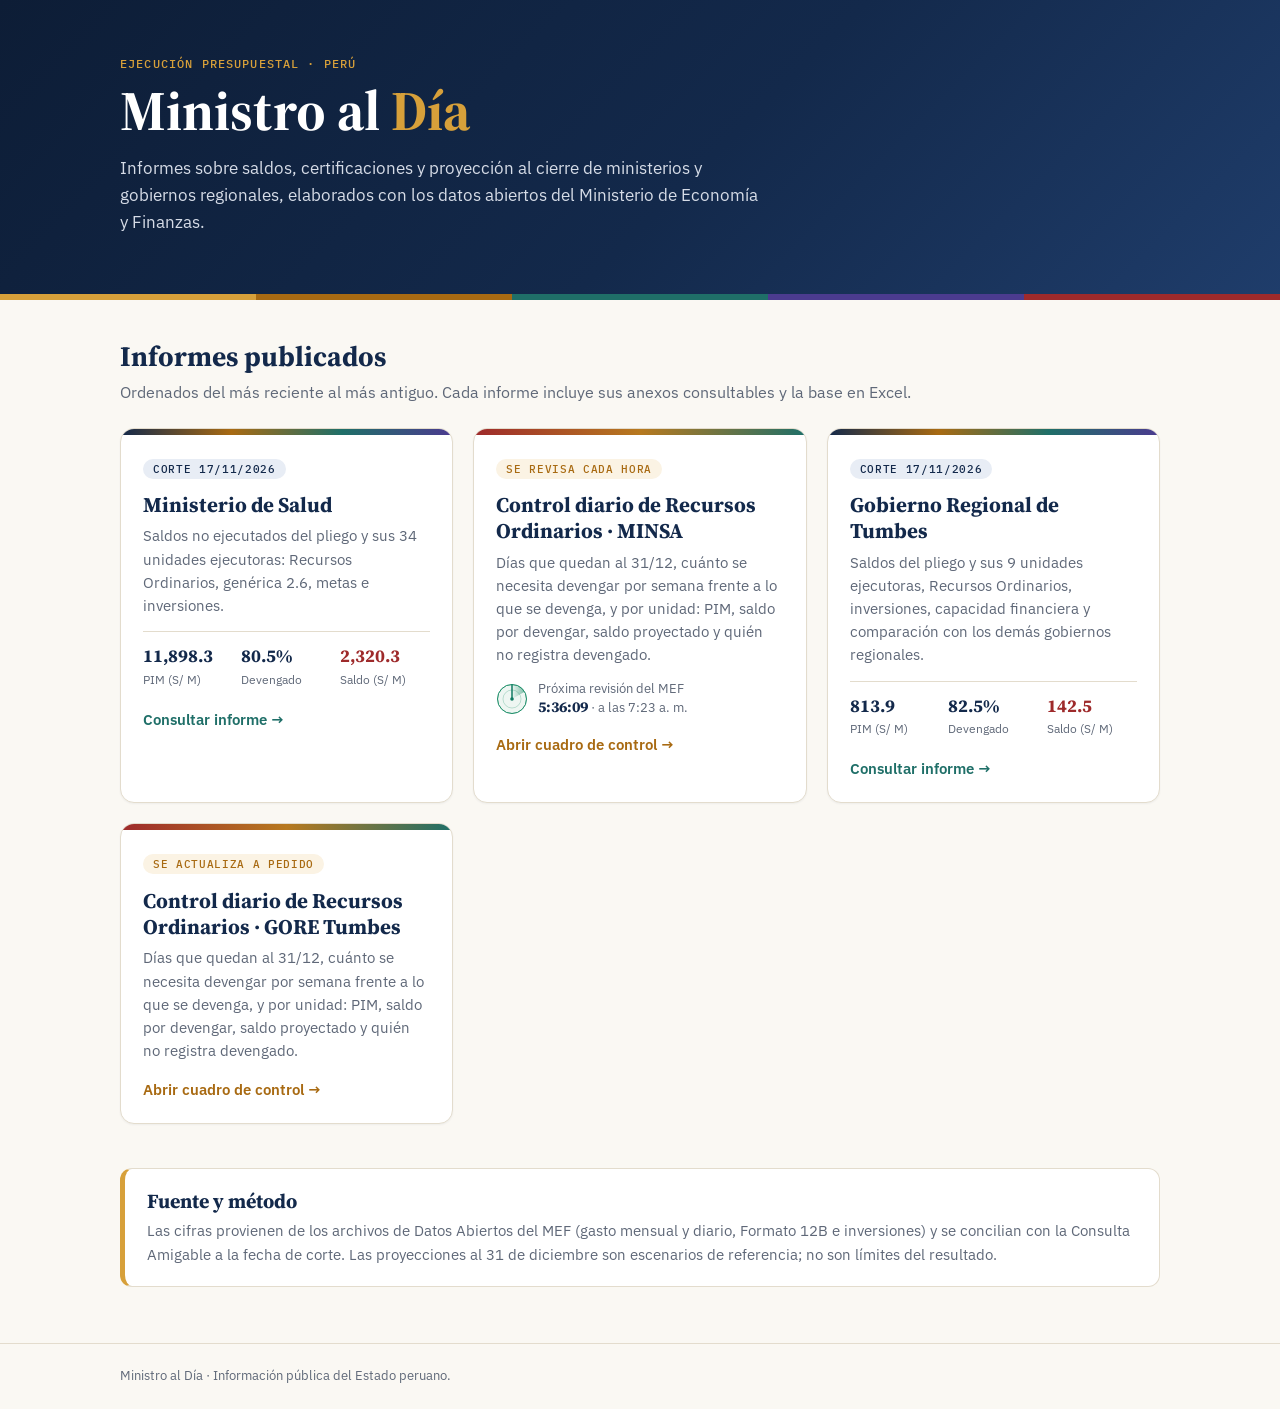
==== index.html @ 00c7460e "Control RO GORE Tumbes: consulta sin corte nuevo · informe al 17/11/2026" ====
<!doctype html>
<html lang="es">
<head>
<meta charset="utf-8">
<meta name="viewport" content="width=device-width,initial-scale=1">
<title>Ministro al Día</title>
<meta name="description" content="Informes de ejecución presupuestal de ministerios y gobiernos regionales del Perú, con datos abiertos del MEF.">
<link rel="preconnect" href="https://fonts.googleapis.com">
<link rel="stylesheet" href="https://fonts.googleapis.com/css2?family=IBM+Plex+Mono:wght@500&family=IBM+Plex+Sans:wght@400;600&family=Source+Serif+4:wght@600;700&display=swap">
<link rel="icon" href="data:image/svg+xml,%3Csvg xmlns=%22http://www.w3.org/2000/svg%22 viewBox=%220 0 16 16%22%3E%3Ccircle cx=%228%22 cy=%228%22 r=%227%22 fill=%22%2313294b%22/%3E%3C/svg%3E">
<style>
:root{--bg:#faf8f3;--card:#fff;--ink:#1d2433;--muted:#5f6878;--line:#e3dccd;--navy:#13294b;--gold:#d7a03a;
--ro:#a86a12;--r26:#1f6f68;--g26:#4b3b8f;--dec:#9e2a2b;
--f-d:"Source Serif 4",Georgia,serif;--f-t:"IBM Plex Sans","Segoe UI",Arial,sans-serif;--f-m:"IBM Plex Mono",Consolas,monospace;color-scheme:light}
*{box-sizing:border-box}
body{margin:0;background:var(--bg);color:var(--ink);font:16px/1.6 var(--f-t)}
header{background:linear-gradient(135deg,#0d1d36 0%,#13294b 55%,#1f3d6b 100%);color:#fff;padding:56px 16px 64px;position:relative;overflow:hidden}
header:after{content:"";position:absolute;left:0;right:0;bottom:0;height:6px;background:linear-gradient(90deg,var(--gold) 0 20%,var(--ro) 20% 40%,var(--r26) 40% 60%,var(--g26) 60% 80%,var(--dec) 80%)}
.w{max-width:1040px;margin:0 auto}
.eyebrow{font:500 11.5px/1.4 var(--f-m);letter-spacing:.1em;text-transform:uppercase;color:var(--gold)}
h1{font:700 clamp(34px,6vw,56px)/1.05 var(--f-d);margin:10px 0 14px}
h1 span{color:var(--gold)}
header p{max-width:640px;color:#d6dce7;margin:0;font-size:17px}
main{padding:40px 16px 56px}
h2{font:700 clamp(22px,3vw,28px)/1.2 var(--f-d);color:var(--navy);margin:0 0 6px}
.sub{color:var(--muted);margin:0 0 22px}
.grid{display:grid;grid-template-columns:repeat(auto-fill,minmax(300px,1fr));gap:20px}
a.card{display:block;text-decoration:none;color:inherit;background:var(--card);border:1px solid var(--line);border-radius:14px;overflow:hidden;box-shadow:0 1px 2px rgba(19,41,75,.05);transition:transform .15s,box-shadow .15s}
a.card:hover{transform:translateY(-3px);box-shadow:0 10px 24px rgba(19,41,75,.12)}
.band{height:6px;background:linear-gradient(90deg,var(--navy),var(--ro),var(--r26),var(--g26))}
.in{padding:20px 22px 22px}
.tag{display:inline-block;font:500 11px var(--f-m);letter-spacing:.06em;text-transform:uppercase;color:var(--navy);background:#e8edf5;border-radius:999px;padding:3px 10px}
.card h3{font:700 21px/1.25 var(--f-d);color:var(--navy);margin:12px 0 6px}
.card p{margin:0 0 14px;color:var(--muted);font-size:14.5px}
.kp{display:grid;grid-template-columns:repeat(3,1fr);gap:8px;border-top:1px solid var(--line);padding-top:14px}
.kp b{display:block;font:700 18px/1.1 var(--f-d);color:var(--navy)}
.kp small{font-size:12px;color:var(--muted)}
.kp div:nth-child(3) b{color:var(--dec)}
.go{margin-top:16px;font-weight:600;color:var(--r26);font-size:14.5px}
.metodo{margin-top:44px;background:var(--card);border:1px solid var(--line);border-left:5px solid var(--gold);border-radius:12px;padding:20px 22px}
.metodo h2{font-size:20px}
.metodo p{margin:6px 0 0;color:var(--muted);font-size:14.5px}
footer{border-top:1px solid var(--line);padding:22px 16px;color:var(--muted);font-size:13px}
.radar{display:flex;align-items:center;gap:10px;margin:0 0 12px;font-size:12.5px;color:var(--muted);line-height:1.25}.radar b{font:700 15px var(--f-d,inherit);color:var(--navy);font-variant-numeric:tabular-nums}
.radar .barrido{transform-origin:16px 16px;animation:giro 4s linear infinite}.radar .eco{transform-origin:16px 16px;animation:eco 4s ease-out infinite}
@keyframes giro{to{transform:rotate(360deg)}}@keyframes eco{0%{opacity:.55;transform:scale(.25)}80%,100%{opacity:0;transform:scale(1)}}
@media (prefers-reduced-motion:reduce){.radar .barrido,.radar .eco{animation:none}}
</style>
</head>
<body>
<header><div class="w">
<div class="eyebrow">Ejecución presupuestal · Perú</div>
<h1>Ministro al <span>Día</span></h1>
<p>Informes sobre saldos, certificaciones y proyección al cierre de ministerios y gobiernos regionales, elaborados con los datos abiertos del Ministerio de Economía y Finanzas.</p>
</div></header>
<main><div class="w">
<h2>Informes publicados</h2>
<p class="sub">Ordenados del más reciente al más antiguo. Cada informe incluye sus anexos consultables y la base en Excel.</p>
<div class="grid">
<a class="card" href="minsa/">
<div class="band"></div>
<div class="in">
<span class="tag">Corte 17/11/2026</span>
<h3>Ministerio de Salud</h3>
<p>Saldos no ejecutados del pliego y sus 34 unidades ejecutoras: Recursos Ordinarios, genérica 2.6, metas e inversiones.</p>
<div class="kp">
<div><b>11,898.3</b><small>PIM (S/ M)</small></div>
<div><b>80.5%</b><small>Devengado</small></div>
<div><b>2,320.3</b><small>Saldo (S/ M)</small></div>
</div>
<div class="go">Consultar informe →</div>
</div>
</a>
<a class="card" href="minsa/ro/">
<div class="band" style="background:linear-gradient(90deg,#9e2a2b,#b7791f,#1f6f68)"></div>
<div class="in">
<span class="tag" style="background:#fbf3e4;color:#a86a12">Se revisa cada hora</span>
<h3>Control diario de Recursos Ordinarios · MINSA</h3>
<p>Días que quedan al 31/12, cuánto se necesita devengar por semana frente a lo que se devenga, y por unidad: PIM, saldo por devengar, saldo proyectado y quién no registra devengado.</p>
<div class="radar" id="radar" hidden></div>
<div class="go" style="color:#a86a12">Abrir cuadro de control →</div>
</div>
</a>
<a class="card" href="goretumbes/">
<div class="band"></div>
<div class="in">
<span class="tag">Corte 17/11/2026</span>
<h3>Gobierno Regional de Tumbes</h3>
<p>Saldos del pliego y sus 9 unidades ejecutoras, Recursos Ordinarios, inversiones, capacidad financiera y comparación con los demás gobiernos regionales.</p>
<div class="kp">
<div><b>813.9</b><small>PIM (S/ M)</small></div>
<div><b>82.5%</b><small>Devengado</small></div>
<div><b>142.5</b><small>Saldo (S/ M)</small></div>
</div>
<div class="go">Consultar informe →</div>
</div>
</a>
<a class="card" href="goretumbes/ro/">
<div class="band" style="background:linear-gradient(90deg,#9e2a2b,#b7791f,#1f6f68)"></div>
<div class="in">
<span class="tag" style="background:#fbf3e4;color:#a86a12">Se actualiza a pedido</span>
<h3>Control diario de Recursos Ordinarios · GORE Tumbes</h3>
<p>Días que quedan al 31/12, cuánto se necesita devengar por semana frente a lo que se devenga, y por unidad: PIM, saldo por devengar, saldo proyectado y quién no registra devengado.</p>
<div class="go" style="color:#a86a12">Abrir cuadro de control →</div>
</div>
</a>
</div>
<section class="metodo">
<h2>Fuente y método</h2>
<p>Las cifras provienen de los archivos de Datos Abiertos del MEF (gasto mensual y diario, Formato 12B e inversiones) y se concilian con la Consulta Amigable a la fecha de corte. Las proyecciones al 31 de diciembre son escenarios de referencia; no son límites del resultado.</p>
</section>
</div></main>
<footer><div class="w">Ministro al Día · Información pública del Estado peruano.</div></footer>
<script>
// Próxima revisión automática del MEF: a los :23 de cada hora, de 7:23 a 23:23 (Lima, UTC−5 todo el año). GitHub puede demorarla unos minutos.
(function(){const el=document.getElementById('radar');if(!el)return;
 const prox=n=>{const L=new Date(n.getTime()-5*36e5);for(let d=0;d<2;d++)for(let h=7;h<=23;h++){const t=Date.UTC(L.getUTCFullYear(),L.getUTCMonth(),L.getUTCDate()+d,h,23)+5*36e5;if(t>n.getTime())return new Date(t)}};
 el.hidden=false;el.innerHTML='<svg width="32" height="32" viewBox="0 0 32 32" aria-hidden="true"><defs><linearGradient id="rgp" x1="0" y1="0" x2="1" y2="0"><stop offset="0" stop-color="#1f8f6a" stop-opacity="0"/><stop offset="1" stop-color="#1f8f6a" stop-opacity=".55"/></linearGradient></defs><circle cx="16" cy="16" r="14.5" fill="#eef6f2" stroke="#1f8f6a" stroke-opacity=".35"/><circle cx="16" cy="16" r="9" fill="none" stroke="#1f8f6a" stroke-opacity=".25"/><circle class="eco" cx="16" cy="16" r="14.5" fill="none" stroke="#1f8f6a"/><g class="barrido"><path d="M16 16 L16 1.5 A14.5 14.5 0 0 1 28.6 8.8 Z" fill="url(#rgp)"/><line x1="16" y1="16" x2="16" y2="1.5" stroke="#0f7a62" stroke-width="1.5"/></g><circle cx="16" cy="16" r="1.8" fill="#0f7a62"/></svg><span>Próxima revisión del MEF<br><b id="rdb">--:--</b> <span id="rdh"></span></span>';
 let m=prox(new Date());const t=()=>{const s=Math.round((m-new Date())/1000);if(s<=-2700)m=prox(new Date());const b=document.getElementById('rdb'),h=document.getElementById('rdh');
  if(s>0){const hh=Math.floor(s/3600),mm=Math.floor(s%3600/60),ss=s%60;b.textContent=(hh?hh+':'+String(mm).padStart(2,'0'):mm)+':'+String(ss).padStart(2,'0');h.textContent='· a las '+m.toLocaleTimeString('es-PE',{timeZone:'America/Lima',hour:'numeric',minute:'2-digit'})}
  else{b.textContent='Revisando';h.textContent='· si hay datos nuevos, se publican en unos minutos'}};t();setInterval(t,1000)})();
</script>
</body>
</html>
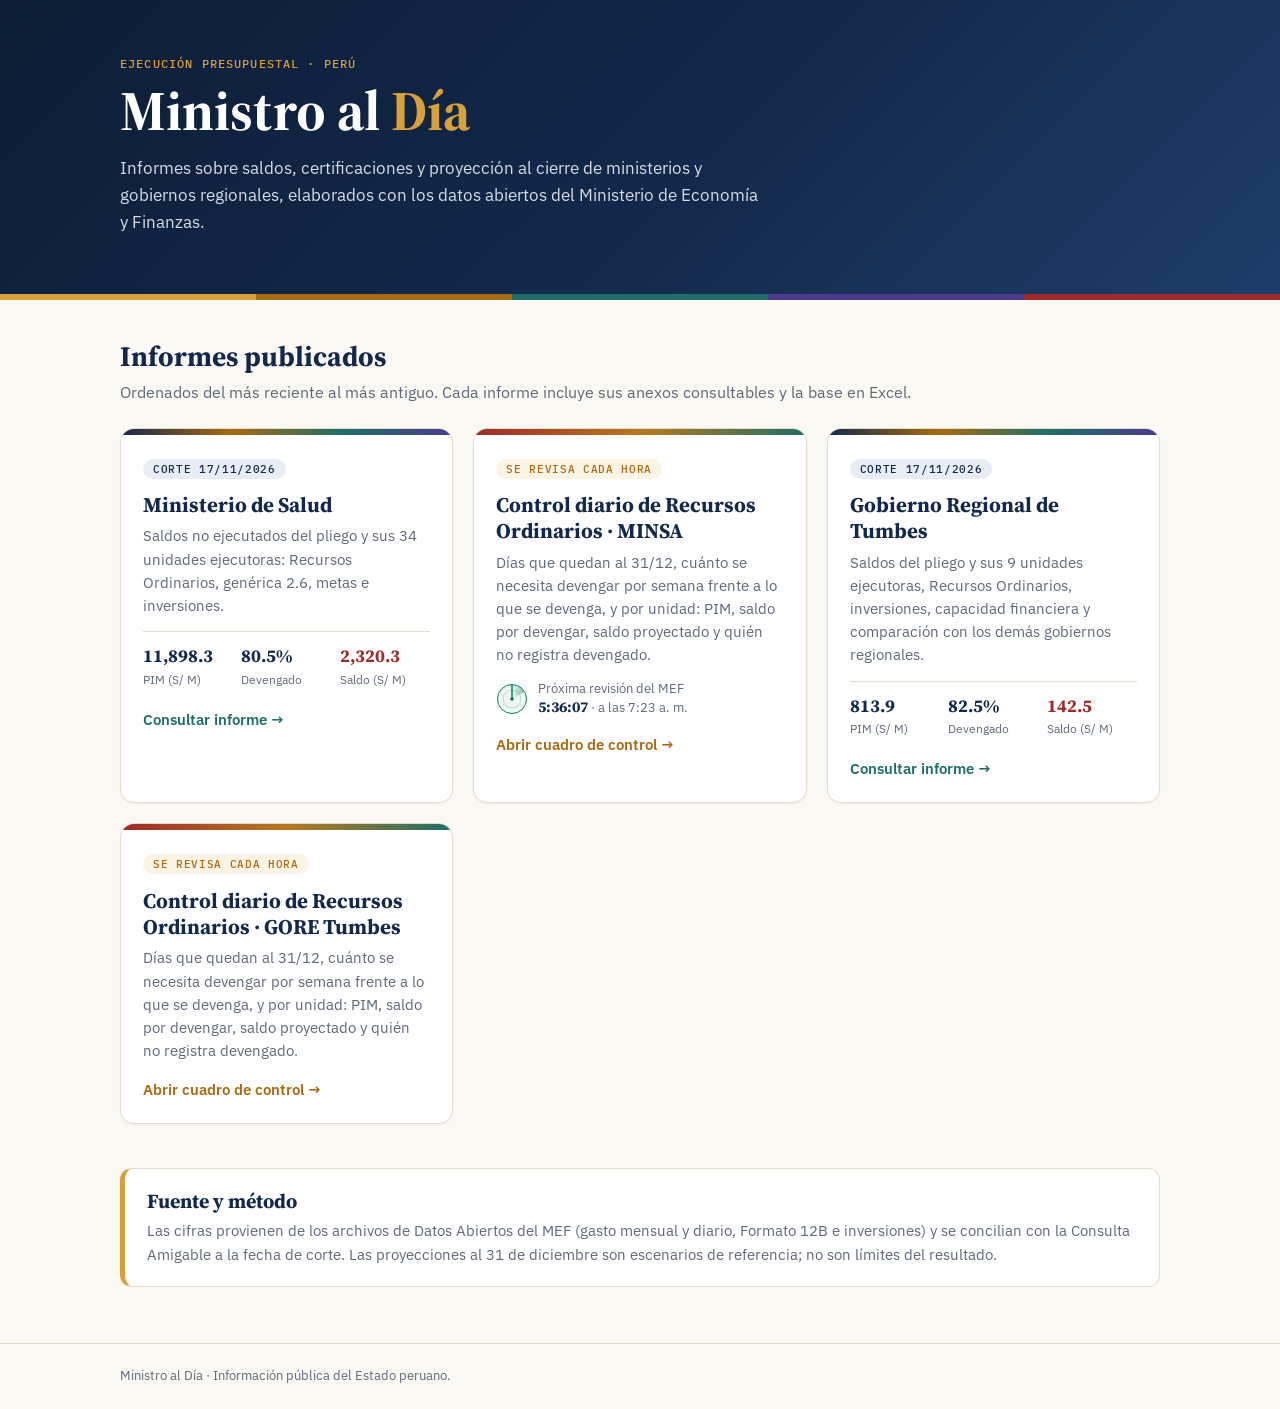
==== commit 9823b3d1: "GORE Tumbes: control diario automático (vigilancia horaria) Se quita "control": false; la etiqueta d" ====
--- a/index.html
+++ b/index.html
@@ -98,7 +98,7 @@
 <a class="card" href="goretumbes/ro/">
 <div class="band" style="background:linear-gradient(90deg,#9e2a2b,#b7791f,#1f6f68)"></div>
 <div class="in">
-<span class="tag" style="background:#fbf3e4;color:#a86a12">Se actualiza a pedido</span>
+<span class="tag" style="background:#fbf3e4;color:#a86a12">Se revisa cada hora</span>
 <h3>Control diario de Recursos Ordinarios · GORE Tumbes</h3>
 <p>Días que quedan al 31/12, cuánto se necesita devengar por semana frente a lo que se devenga, y por unidad: PIM, saldo por devengar, saldo proyectado y quién no registra devengado.</p>
 <div class="go" style="color:#a86a12">Abrir cuadro de control →</div>
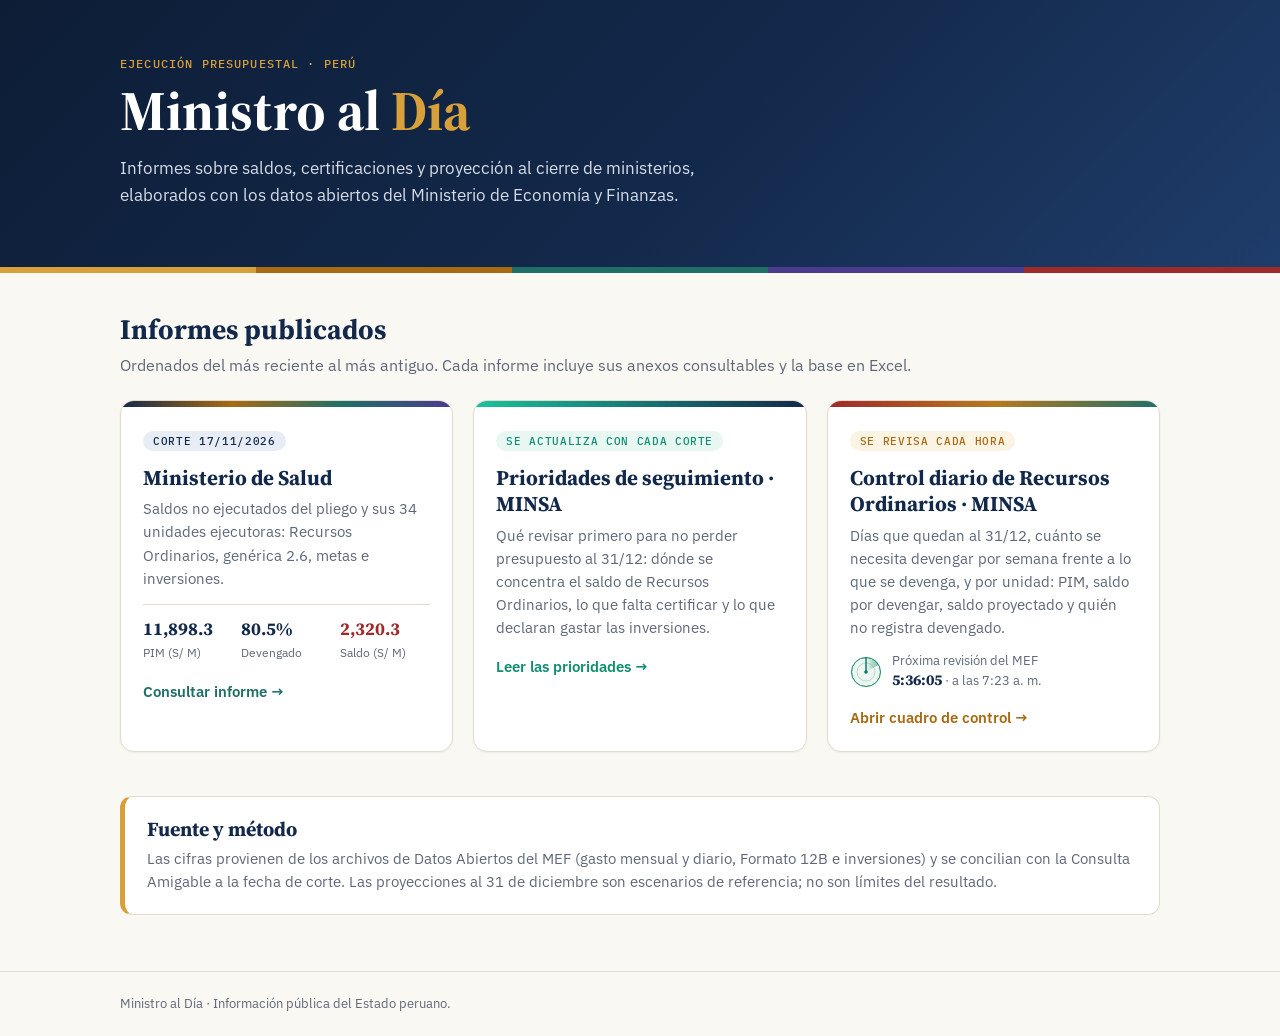
==== commit f87b541f: "Portada: tarjeta del informe de prioridades del MINSA y sin tarjetas del GORE Tumbes El workflow cop" ====
--- a/index.html
+++ b/index.html
@@ -51,7 +51,7 @@
 <header><div class="w">
 <div class="eyebrow">Ejecución presupuestal · Perú</div>
 <h1>Ministro al <span>Día</span></h1>
-<p>Informes sobre saldos, certificaciones y proyección al cierre de ministerios y gobiernos regionales, elaborados con los datos abiertos del Ministerio de Economía y Finanzas.</p>
+<p>Informes sobre saldos, certificaciones y proyección al cierre de ministerios, elaborados con los datos abiertos del Ministerio de Economía y Finanzas.</p>
 </div></header>
 <main><div class="w">
 <h2>Informes publicados</h2>
@@ -71,6 +71,15 @@
 <div class="go">Consultar informe →</div>
 </div>
 </a>
+<a class="card" href="minsa/prioridades.html">
+<div class="band" style="background:linear-gradient(90deg,#19c39c,#13294b)"></div>
+<div class="in">
+<span class="tag" style="background:#e8f7f2;color:#0f8f72">Se actualiza con cada corte</span>
+<h3>Prioridades de seguimiento · MINSA</h3>
+<p>Qué revisar primero para no perder presupuesto al 31/12: dónde se concentra el saldo de Recursos Ordinarios, lo que falta certificar y lo que declaran gastar las inversiones.</p>
+<div class="go" style="color:#0f8f72">Leer las prioridades →</div>
+</div>
+</a>
 <a class="card" href="minsa/ro/">
 <div class="band" style="background:linear-gradient(90deg,#9e2a2b,#b7791f,#1f6f68)"></div>
 <div class="in">
@@ -78,29 +87,6 @@
 <h3>Control diario de Recursos Ordinarios · MINSA</h3>
 <p>Días que quedan al 31/12, cuánto se necesita devengar por semana frente a lo que se devenga, y por unidad: PIM, saldo por devengar, saldo proyectado y quién no registra devengado.</p>
 <div class="radar" id="radar" hidden></div>
-<div class="go" style="color:#a86a12">Abrir cuadro de control →</div>
-</div>
-</a>
-<a class="card" href="goretumbes/">
-<div class="band"></div>
-<div class="in">
-<span class="tag">Corte 17/11/2026</span>
-<h3>Gobierno Regional de Tumbes</h3>
-<p>Saldos del pliego y sus 9 unidades ejecutoras, Recursos Ordinarios, inversiones, capacidad financiera y comparación con los demás gobiernos regionales.</p>
-<div class="kp">
-<div><b>813.9</b><small>PIM (S/ M)</small></div>
-<div><b>82.5%</b><small>Devengado</small></div>
-<div><b>142.5</b><small>Saldo (S/ M)</small></div>
-</div>
-<div class="go">Consultar informe →</div>
-</div>
-</a>
-<a class="card" href="goretumbes/ro/">
-<div class="band" style="background:linear-gradient(90deg,#9e2a2b,#b7791f,#1f6f68)"></div>
-<div class="in">
-<span class="tag" style="background:#fbf3e4;color:#a86a12">Se revisa cada hora</span>
-<h3>Control diario de Recursos Ordinarios · GORE Tumbes</h3>
-<p>Días que quedan al 31/12, cuánto se necesita devengar por semana frente a lo que se devenga, y por unidad: PIM, saldo por devengar, saldo proyectado y quién no registra devengado.</p>
 <div class="go" style="color:#a86a12">Abrir cuadro de control →</div>
 </div>
 </a>
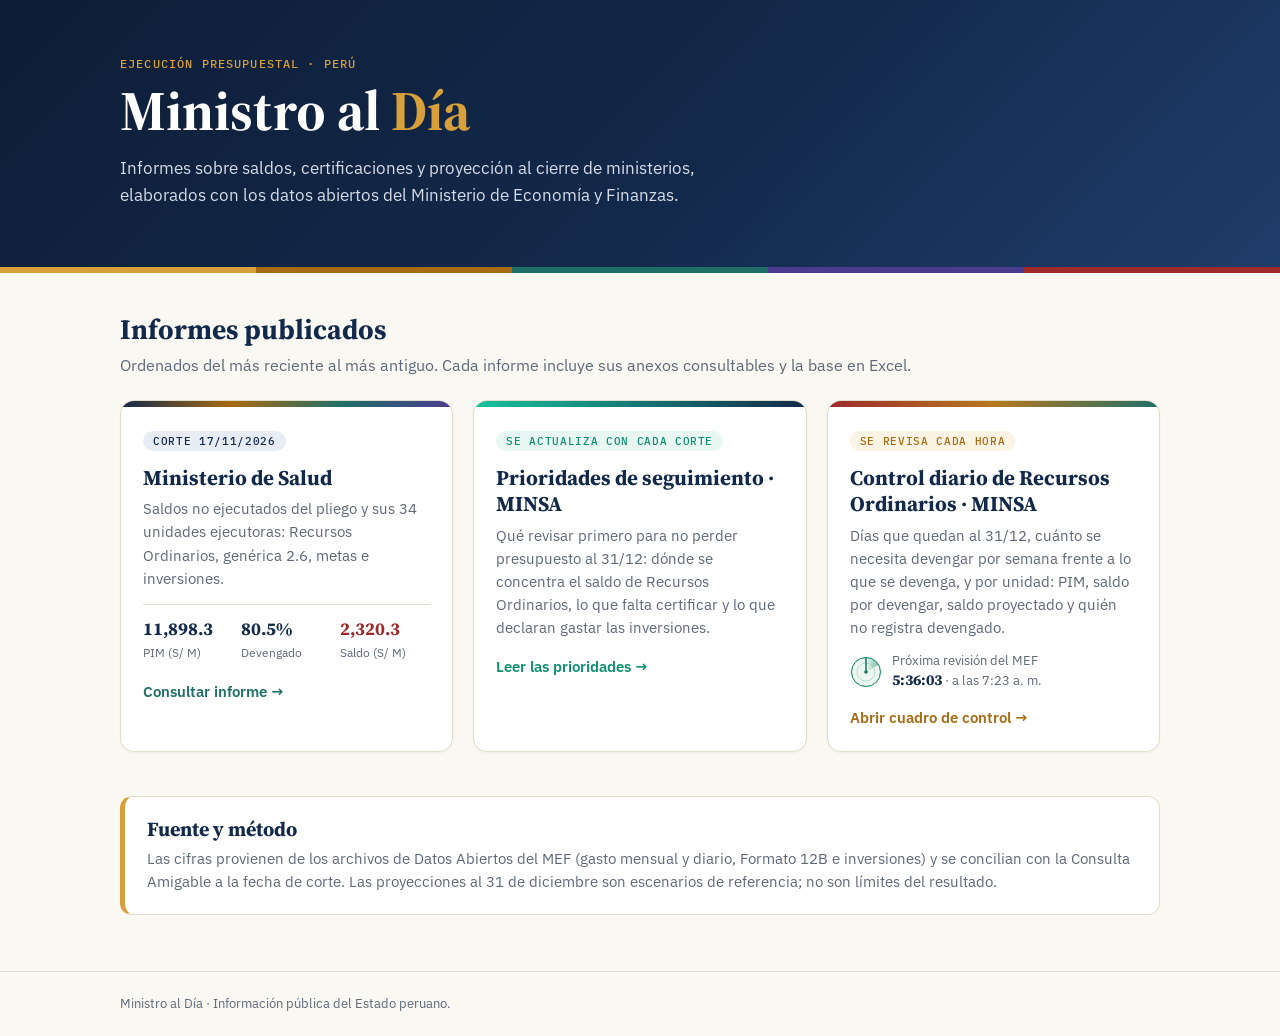
==== commit 64c5b862: "Workflow: publicar también prioridades.html; descripción de la portada sin gobiernos regionales Co-A" ====
--- a/index.html
+++ b/index.html
@@ -4,7 +4,7 @@
 <meta charset="utf-8">
 <meta name="viewport" content="width=device-width,initial-scale=1">
 <title>Ministro al Día</title>
-<meta name="description" content="Informes de ejecución presupuestal de ministerios y gobiernos regionales del Perú, con datos abiertos del MEF.">
+<meta name="description" content="Informes de ejecución presupuestal de ministerios del Perú, con datos abiertos del MEF.">
 <link rel="preconnect" href="https://fonts.googleapis.com">
 <link rel="stylesheet" href="https://fonts.googleapis.com/css2?family=IBM+Plex+Mono:wght@500&family=IBM+Plex+Sans:wght@400;600&family=Source+Serif+4:wght@600;700&display=swap">
 <link rel="icon" href="data:image/svg+xml,%3Csvg xmlns=%22http://www.w3.org/2000/svg%22 viewBox=%220 0 16 16%22%3E%3Ccircle cx=%228%22 cy=%228%22 r=%227%22 fill=%22%2313294b%22/%3E%3C/svg%3E">
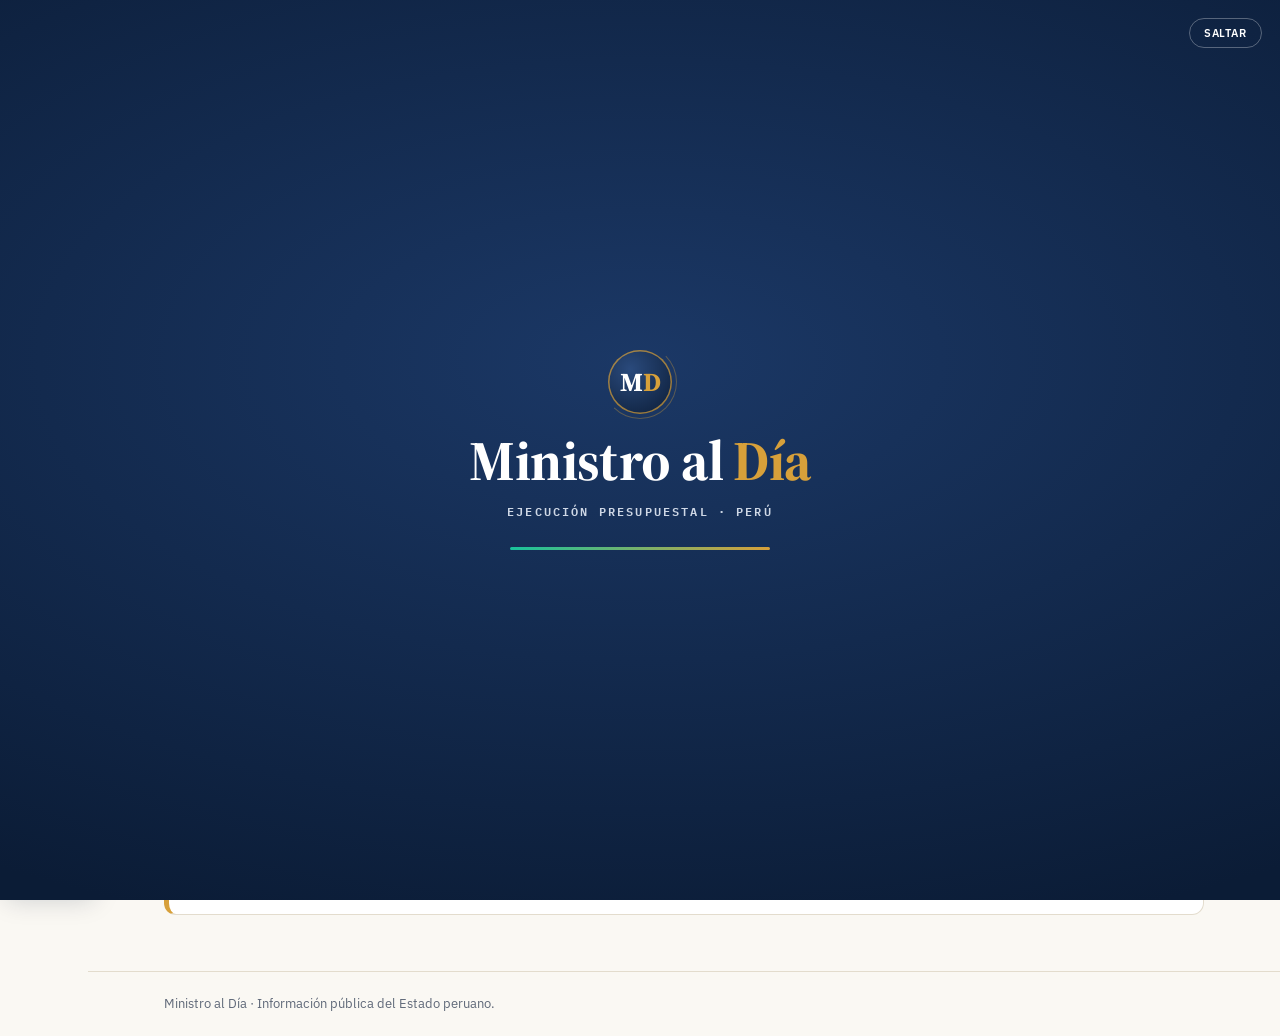
==== commit 9fd6a5c7: "Menú con acceso a la Administración Central, herramientas comunes desde el núcleo y tarea común" ====
--- a/index.html
+++ b/index.html
@@ -46,6 +46,7 @@
 @keyframes giro{to{transform:rotate(360deg)}}@keyframes eco{0%{opacity:.55;transform:scale(.25)}80%,100%{opacity:0;transform:scale(1)}}
 @media (prefers-reduced-motion:reduce){.radar .barrido,.radar .eco{animation:none}}
 </style>
+<link rel="stylesheet" href="/herramientas/marco.css"><script src="/herramientas/portal.js"></script><script src="/herramientas/marco.js"></script>
 </head>
 <body>
 <header><div class="w">
--- a/herramientas/marco.css
+++ b/herramientas/marco.css
@@ -0,0 +1,162 @@
+/* Marco común de los portales de pliegos: menú vertical, selector de entidad y efectos.
+   Se carga en todas las páginas con <link href="/herramientas/marco.css"> y marco.js.
+   Todas las clases empiezan con "mc-" para no chocar con los estilos de cada página. */
+:root{
+  --mc-navy:#13294b;--mc-navy2:#0b1c36;--mc-gold:#d7a03a;--mc-turq:#19c39c;
+  --mc-claro:#cfd8e6;--mc-linea:rgba(255,255,255,.12);--mc-ancho:88px;
+  --mc-curva:cubic-bezier(.2,.8,.2,1);
+}
+
+/* Tapa azul inmediata mientras arranca la entrada (evita el parpadeo de la página). */
+html.mc-arranca::after{content:"";position:fixed;inset:0;background:var(--mc-navy2);z-index:9998}
+
+/* ---------- Menú vertical (escritorio) ---------- */
+.mc-riel{position:fixed;left:0;top:0;bottom:0;width:var(--mc-ancho);z-index:900;display:flex;flex-direction:column;align-items:stretch;
+  background:linear-gradient(180deg,var(--mc-navy) 0%,var(--mc-navy2) 100%);color:#fff;font-family:"IBM Plex Sans","Segoe UI",Arial,sans-serif;
+  box-shadow:1px 0 0 var(--mc-linea),6px 0 24px rgba(11,28,54,.18)}
+body.mc-con-riel{padding-left:var(--mc-ancho)}
+.mc-marca{display:flex;flex-direction:column;align-items:center;gap:2px;padding:16px 6px 12px;text-decoration:none;color:#fff;border-bottom:1px solid var(--mc-linea)}
+.mc-sello{width:42px;height:42px;border-radius:50%;display:grid;place-items:center;position:relative;
+  background:radial-gradient(circle at 35% 30%,#2a4a7c,var(--mc-navy2));box-shadow:inset 0 0 0 1.5px color-mix(in srgb,var(--mc-gold) 70%,transparent)}
+.mc-sello b{font:700 17px "Source Serif 4",Georgia,serif;letter-spacing:-.5px}.mc-sello b i{font-style:normal;color:var(--mc-gold)}
+.mc-sello::after{content:"";position:absolute;inset:-5px;border-radius:50%;border:1px solid color-mix(in srgb,var(--mc-gold) 35%,transparent);animation:mc-orbita 9s linear infinite;
+  border-top-color:transparent;border-left-color:transparent}
+.mc-marca small{font:600 9.5px/1.15 "IBM Plex Sans",sans-serif;letter-spacing:.06em;text-transform:uppercase;color:var(--mc-claro);text-align:center;margin-top:6px}
+.mc-marca small i{font-style:normal;color:var(--mc-gold)}
+
+.mc-entidad{margin:10px 8px 6px;padding:7px 4px;border-radius:10px;border:1px solid color-mix(in srgb,var(--mc-gold) 45%,transparent);background:color-mix(in srgb,var(--mc-gold) 10%,transparent);color:#fff;cursor:pointer;
+  font:700 11px/1.15 "IBM Plex Sans",sans-serif;text-align:center;transition:background .2s,border-color .2s,transform .2s}
+.mc-entidad small{display:block;font-weight:600;font-size:9px;letter-spacing:.08em;text-transform:uppercase;color:var(--mc-gold);margin-bottom:2px}
+.mc-entidad:hover,.mc-entidad[aria-expanded="true"]{background:color-mix(in srgb,var(--mc-gold) 22%,transparent);border-color:var(--mc-gold)}
+.mc-entidad:active{transform:scale(.97)}
+.mc-entidad.mc-fija{cursor:default;border-color:color-mix(in srgb,var(--mc-gold) 45%,transparent);background:color-mix(in srgb,var(--mc-gold) 10%,transparent)}
+.mc-entidad.mc-fija:hover{background:color-mix(in srgb,var(--mc-gold) 10%,transparent);border-color:color-mix(in srgb,var(--mc-gold) 45%,transparent)}
+.mc-entidad.mc-fija:active{transform:none}
+
+.mc-items{list-style:none;margin:4px 0 0;padding:0;display:flex;flex-direction:column;gap:2px;flex:1;overflow-y:auto;scrollbar-width:none}
+.mc-items::-webkit-scrollbar{display:none}
+.mc-item{position:relative;display:flex;flex-direction:column;align-items:center;gap:5px;padding:10px 4px 9px;color:var(--mc-claro);text-decoration:none;
+  font:600 10px/1.15 "IBM Plex Sans",sans-serif;letter-spacing:.05em;text-transform:uppercase;text-align:center;background:none;border:0;width:100%;cursor:pointer;
+  transition:color .2s,background .2s}
+.mc-item svg{width:22px;height:22px;transition:transform .25s var(--mc-curva),color .2s}
+.mc-item::before{content:"";position:absolute;left:0;top:8px;bottom:8px;width:3px;border-radius:0 3px 3px 0;background:var(--mc-gold);transform:scaleY(0);transition:transform .25s var(--mc-curva)}
+.mc-item:hover{color:#fff;background:rgba(255,255,255,.06)}
+.mc-item:hover svg{transform:translateY(-2px)}
+.mc-item[aria-current="page"]{color:#fff;background:rgba(255,255,255,.09)}
+.mc-item[aria-current="page"]::before{transform:scaleY(1)}
+.mc-item[aria-current="page"] svg{color:var(--mc-gold)}
+.mc-item:focus-visible,.mc-entidad:focus-visible,.mc-marca:focus-visible{outline:2px solid var(--mc-gold);outline-offset:-2px}
+
+/* Insignia EN VIVO al pie del menú */
+.mc-vivo{display:flex;flex-direction:column;align-items:center;gap:4px;padding:12px 4px 14px;border-top:1px solid var(--mc-linea);color:var(--mc-claro);
+  font:600 9.5px/1.2 "IBM Plex Sans",sans-serif;text-align:center;cursor:default}
+.mc-vivo .mc-et{display:flex;align-items:center;gap:6px;color:#fff;letter-spacing:.1em}
+.mc-punto{position:relative;width:8px;height:8px;border-radius:50%;background:var(--mc-turq);animation:mc-latido 1.4s ease-in-out infinite}
+.mc-punto::before,.mc-punto::after{content:"";position:absolute;inset:0;border-radius:50%;background:var(--mc-turq);animation:mc-onda 2.4s cubic-bezier(.2,.6,.3,1) infinite}
+.mc-punto::after{animation-delay:1.2s}
+.mc-vivo.mc-pausa .mc-punto,.mc-vivo.mc-pausa .mc-punto::before,.mc-vivo.mc-pausa .mc-punto::after{background:#8c97aa;animation:none}
+.mc-vivo .mc-cuenta{font:600 13px "IBM Plex Mono",ui-monospace,monospace;color:#fff;font-variant-numeric:tabular-nums;letter-spacing:.02em}
+.mc-vivo .mc-cuenta-t{color:var(--mc-claro);font-size:9px;letter-spacing:.04em;text-transform:none}
+
+/* ---------- Panel lateral (entidades y descargas) ---------- */
+.mc-velo{position:fixed;inset:0;background:rgba(11,28,54,.35);z-index:890;opacity:0;pointer-events:none;transition:opacity .25s}
+.mc-velo.mc-abierto{opacity:1;pointer-events:auto}
+.mc-panel{position:fixed;top:0;bottom:0;left:var(--mc-ancho);width:min(330px,calc(100vw - var(--mc-ancho)));z-index:895;background:#fff;color:#1d2433;
+  box-shadow:12px 0 40px rgba(11,28,54,.22);transform:translateX(calc(-100% - 12px));visibility:hidden;
+  transition:transform .3s var(--mc-curva),visibility 0s linear .3s;display:flex;flex-direction:column;font-family:"IBM Plex Sans","Segoe UI",Arial,sans-serif}
+.mc-panel.mc-abierto{transform:none;visibility:visible;transition:transform .3s var(--mc-curva),visibility 0s}
+.mc-panel-cab{display:flex;align-items:flex-start;justify-content:space-between;gap:12px;padding:20px 20px 12px;border-bottom:1px solid #e3dccd}
+.mc-panel-cab h2{margin:0;font:700 20px/1.2 "Source Serif 4",Georgia,serif;color:var(--mc-navy)}
+.mc-panel-cab p{margin:4px 0 0;font-size:13px;color:#5f6878}
+.mc-cerrar{flex:none;width:34px;height:34px;border-radius:50%;border:1px solid #e3dccd;background:#fff;color:var(--mc-navy);cursor:pointer;font-size:18px;line-height:1}
+.mc-cerrar:hover{background:#f5f1e8}
+.mc-lista{list-style:none;margin:0;padding:10px 12px 20px;overflow-y:auto}
+.mc-lista li{opacity:0}
+.mc-panel.mc-abierto .mc-lista li{animation:mc-capa .26s var(--mc-curva) both}
+.mc-op{display:flex;align-items:center;gap:12px;width:100%;padding:12px;border-radius:12px;border:1px solid transparent;background:none;text-align:left;cursor:pointer;
+  color:inherit;text-decoration:none;font:inherit;transition:background .2s,border-color .2s,transform .2s}
+.mc-op:hover{background:#f5f1e8;border-color:#e3dccd;transform:translateX(3px)}
+.mc-op[aria-current="true"]{background:#eef2f8;border-color:#c9d4e6}
+.mc-op .mc-ic{flex:none;width:40px;height:40px;border-radius:10px;display:grid;place-items:center;background:var(--mc-navy);color:#fff;font:700 11px "IBM Plex Sans",sans-serif;letter-spacing:.02em}
+.mc-op .mc-ic.mc-r{background:#1f6f68}
+.mc-op b{display:block;font-size:14.5px;color:var(--mc-navy)}
+.mc-op small{display:block;font-size:12.5px;color:#5f6878;margin-top:1px}
+.mc-nota{margin:6px 14px 0;padding:10px 12px;border-radius:10px;background:#fbf3e4;color:#7a5a12;font-size:13px}
+
+/* ---------- Entrada ---------- */
+.mc-intro{position:fixed;inset:0;z-index:9999;display:grid;place-items:center;background:radial-gradient(1200px 600px at 50% 40%,#1b3866,var(--mc-navy2));
+  color:#fff;font-family:"IBM Plex Sans","Segoe UI",Arial,sans-serif;transition:opacity .45s ease,visibility 0s linear .45s}
+.mc-intro.mc-sale{opacity:0;visibility:hidden}
+.mc-intro-c{text-align:center;padding:0 24px}
+.mc-intro-c>*{animation:mc-sube .8s var(--mc-curva) both}
+.mc-intro-c>:nth-child(2){animation-delay:.12s}.mc-intro-c>:nth-child(3){animation-delay:.24s}.mc-intro-c>:nth-child(4){animation-delay:.36s}
+.mc-intro .mc-sello{width:64px;height:64px;margin:0 auto 18px;animation:mc-nace 1s var(--mc-curva) both}
+.mc-intro .mc-sello b{font-size:26px}
+.mc-intro h1{margin:0;font:700 clamp(34px,6vw,56px)/1.05 "Source Serif 4",Georgia,serif;letter-spacing:-.01em}
+.mc-intro h1 i{font-style:normal;color:var(--mc-gold)}
+.mc-intro p{margin:10px 0 0;font:600 12px "IBM Plex Mono",ui-monospace,monospace;letter-spacing:.18em;text-transform:uppercase;color:var(--mc-claro)}
+.mc-barra{width:min(260px,70vw);height:3px;margin:26px auto 0;border-radius:3px;background:rgba(255,255,255,.14);overflow:hidden}
+.mc-barra i{display:block;height:100%;width:0;background:linear-gradient(90deg,var(--mc-turq),var(--mc-gold));transition:width .35s ease}
+.mc-saltar{position:absolute;top:18px;right:18px;padding:7px 14px;border-radius:999px;border:1px solid rgba(255,255,255,.3);background:transparent;color:#fff;cursor:pointer;
+  font:600 11px "IBM Plex Sans",sans-serif;letter-spacing:.08em;text-transform:uppercase}
+.mc-saltar:hover{background:rgba(255,255,255,.1)}
+
+/* Contenido que sube con fundido al entrar */
+.mc-sube{animation:mc-sube .7s var(--mc-curva) both}
+
+/* Barras que se llenan y columnas que crecen */
+.mc-llena{transform-origin:left center;animation:mc-llenar .9s cubic-bezier(.2,.7,.2,1) both}
+.mc-crece{transform-box:fill-box;transform-origin:center bottom;animation:mc-crecer .8s var(--mc-curva) both}
+
+/* Cifra que cambió desde la última visita */
+.mc-destello{border-radius:6px;animation:mc-destello 1.6s ease-out 2}
+.mc-aviso{position:fixed;right:20px;bottom:20px;z-index:950;max-width:360px;padding:14px 16px 14px 18px;border-radius:14px;background:var(--mc-navy);color:#fff;
+  box-shadow:0 14px 40px rgba(11,28,54,.35);font:400 13.5px/1.4 "IBM Plex Sans",sans-serif;display:flex;gap:12px;align-items:flex-start;
+  animation:mc-sube .45s var(--mc-curva) both;border-left:4px solid var(--mc-gold)}
+.mc-aviso b{color:var(--mc-gold)}
+.mc-aviso button{flex:none;background:none;border:0;color:var(--mc-claro);cursor:pointer;font-size:18px;line-height:1;padding:0 2px}
+
+/* Ficha de la unidad (control diario) entra desde la derecha */
+#detalle:not([hidden]){animation:mc-ficha .3s ease-out both}
+
+/* ---------- Celular: barra inferior y hoja que sube ---------- */
+@media (max-width:899px){
+  body.mc-con-riel{padding-left:0;padding-bottom:calc(64px + env(safe-area-inset-bottom))}
+  .mc-riel{top:auto;right:0;width:auto;height:calc(64px + env(safe-area-inset-bottom));padding-bottom:env(safe-area-inset-bottom);flex-direction:row;
+    box-shadow:0 -1px 0 var(--mc-linea),0 -6px 24px rgba(11,28,54,.2)}
+  .mc-marca,.mc-vivo,.mc-entidad{display:none}
+  .mc-items{flex-direction:row;margin:0;gap:0;overflow:visible}
+  .mc-items li{flex:1}
+  .mc-item{height:64px;justify-content:center;padding:6px 2px;font-size:9.5px;letter-spacing:.02em}
+  .mc-item::before{left:22%;right:22%;top:0;bottom:auto;width:auto;height:3px;border-radius:0 0 3px 3px;transform:scaleX(0)}
+  .mc-item[aria-current="page"]::before{transform:scaleX(1)}
+  .mc-solo-escritorio{display:none!important}
+  .mc-panel{left:0;right:0;top:auto;bottom:0;width:auto;max-height:78vh;border-radius:18px 18px 0 0;transform:translateY(calc(100% + 12px));
+    padding-bottom:calc(64px + env(safe-area-inset-bottom))}
+  .mc-panel::before{content:"";display:block;width:42px;height:4px;border-radius:4px;background:#d8d2c4;margin:10px auto 0}
+  .mc-aviso{left:12px;right:12px;bottom:calc(76px + env(safe-area-inset-bottom));max-width:none}
+}
+@media (min-width:900px){.mc-solo-celular{display:none!important}}
+
+/* ---------- Animaciones ---------- */
+@keyframes mc-sube{0%{opacity:0;transform:translateY(14px)}}
+@keyframes mc-nace{0%{opacity:0;filter:brightness(1.8);transform:rotate(-24deg) scale(.7)}100%{opacity:1;filter:none;transform:none}}
+@keyframes mc-orbita{to{transform:rotate(360deg)}}
+@keyframes mc-entra-izq{0%{opacity:0;transform:translateX(-14px)}}
+@keyframes mc-capa{0%{opacity:0;transform:translateY(10px) scale(.98)}100%{opacity:1;transform:none}}
+@keyframes mc-latido{50%{opacity:.35}}
+@keyframes mc-onda{0%{opacity:.9;transform:scale(1)}100%{opacity:0;transform:scale(4.2)}}
+@keyframes mc-llenar{0%{transform:scaleX(0)}}
+@keyframes mc-crecer{0%{transform:scaleY(.001)}}
+@keyframes mc-destello{0%{box-shadow:0 0 0 4px rgba(215,160,58,.75);background:rgba(215,160,58,.18)}100%{box-shadow:0 0 0 4px rgba(215,160,58,0);background:transparent}}
+@keyframes mc-ficha{0%{opacity:0;transform:translateX(16px)}}
+.mc-riel .mc-marca .mc-sello{animation:mc-nace 1s var(--mc-curva) both}
+.mc-riel .mc-items li{animation:mc-entra-izq .4s var(--mc-curva) both}
+
+/* Quien desactivó las animaciones en su equipo no ve ninguna. */
+@media (prefers-reduced-motion:reduce){
+  .mc-riel *,.mc-riel *::before,.mc-riel *::after,.mc-panel,.mc-panel *,.mc-intro,.mc-intro *,.mc-sube,.mc-llena,.mc-crece,.mc-destello,.mc-aviso,#detalle:not([hidden]){
+    animation:none!important;transition:none!important}
+  .mc-lista li{opacity:1}
+}
+@media print{.mc-riel,.mc-panel,.mc-velo,.mc-aviso,.mc-intro{display:none!important}body.mc-con-riel{padding:0}}
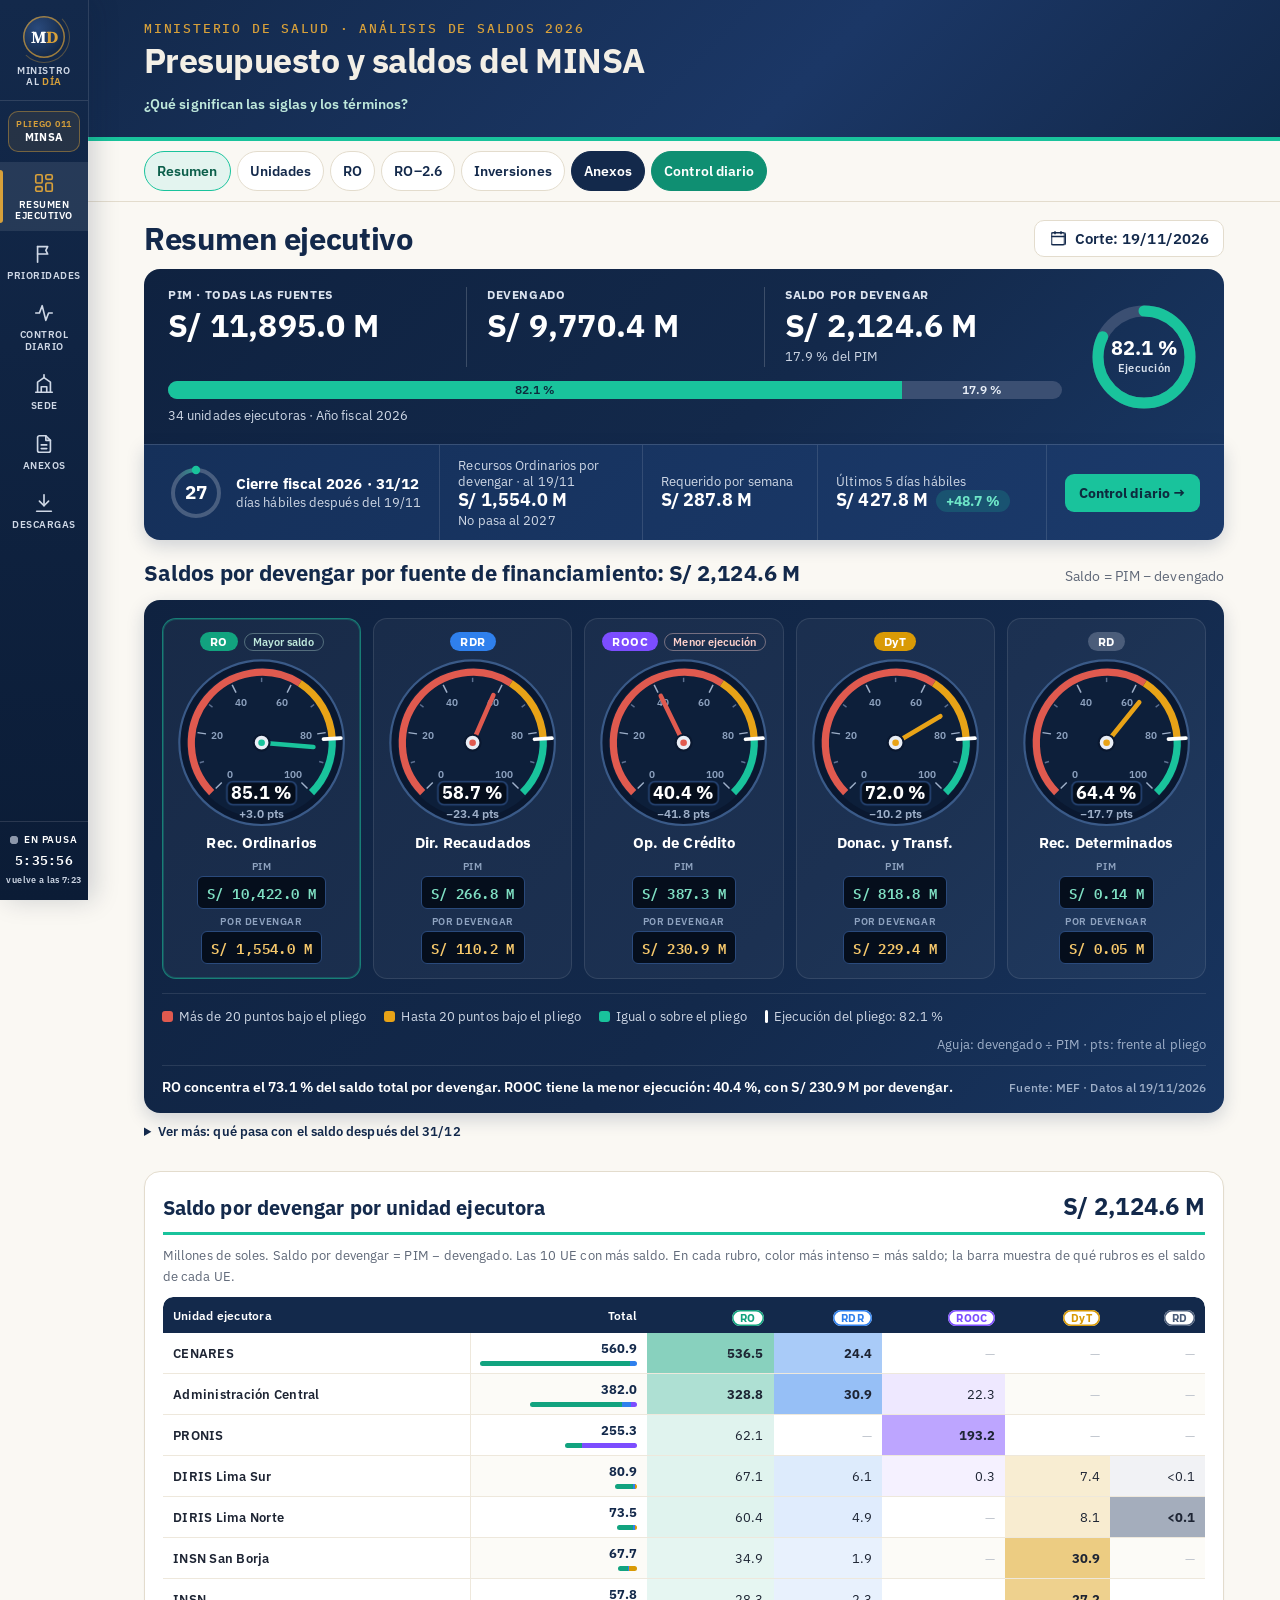
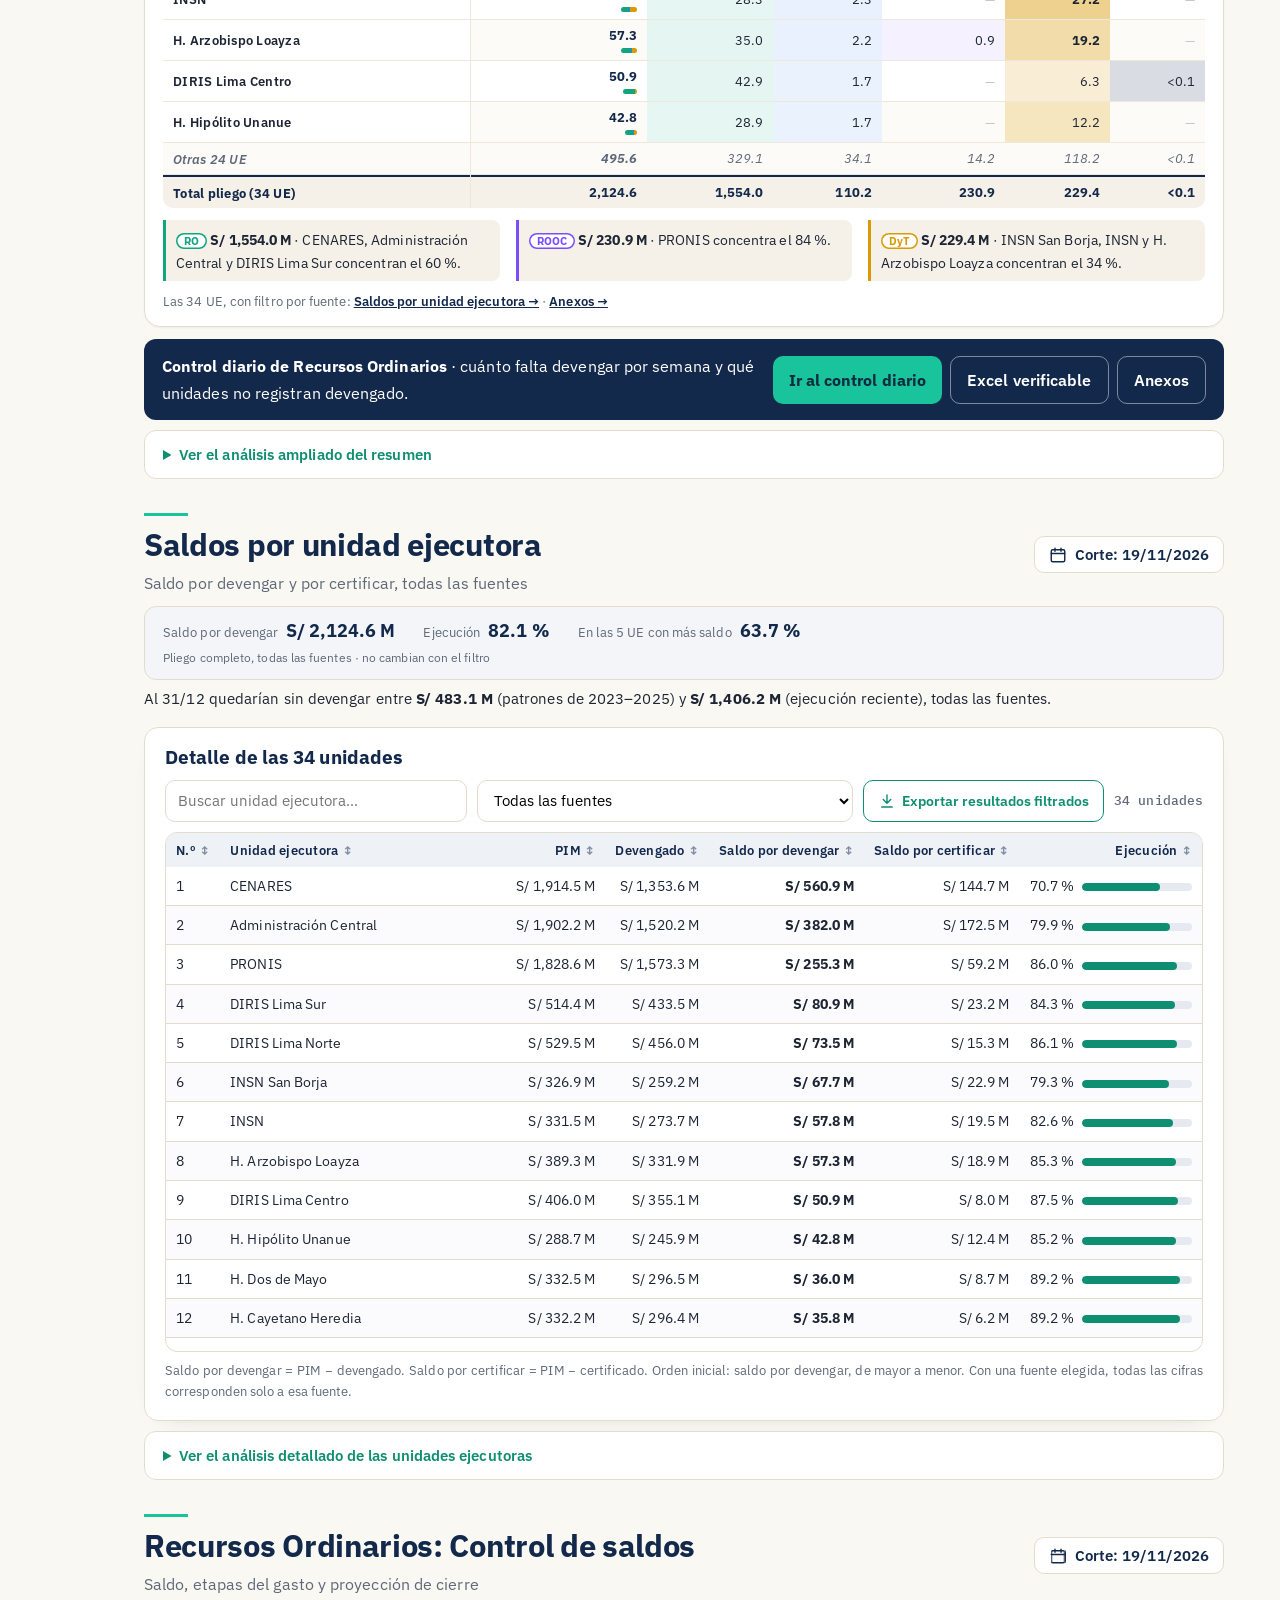
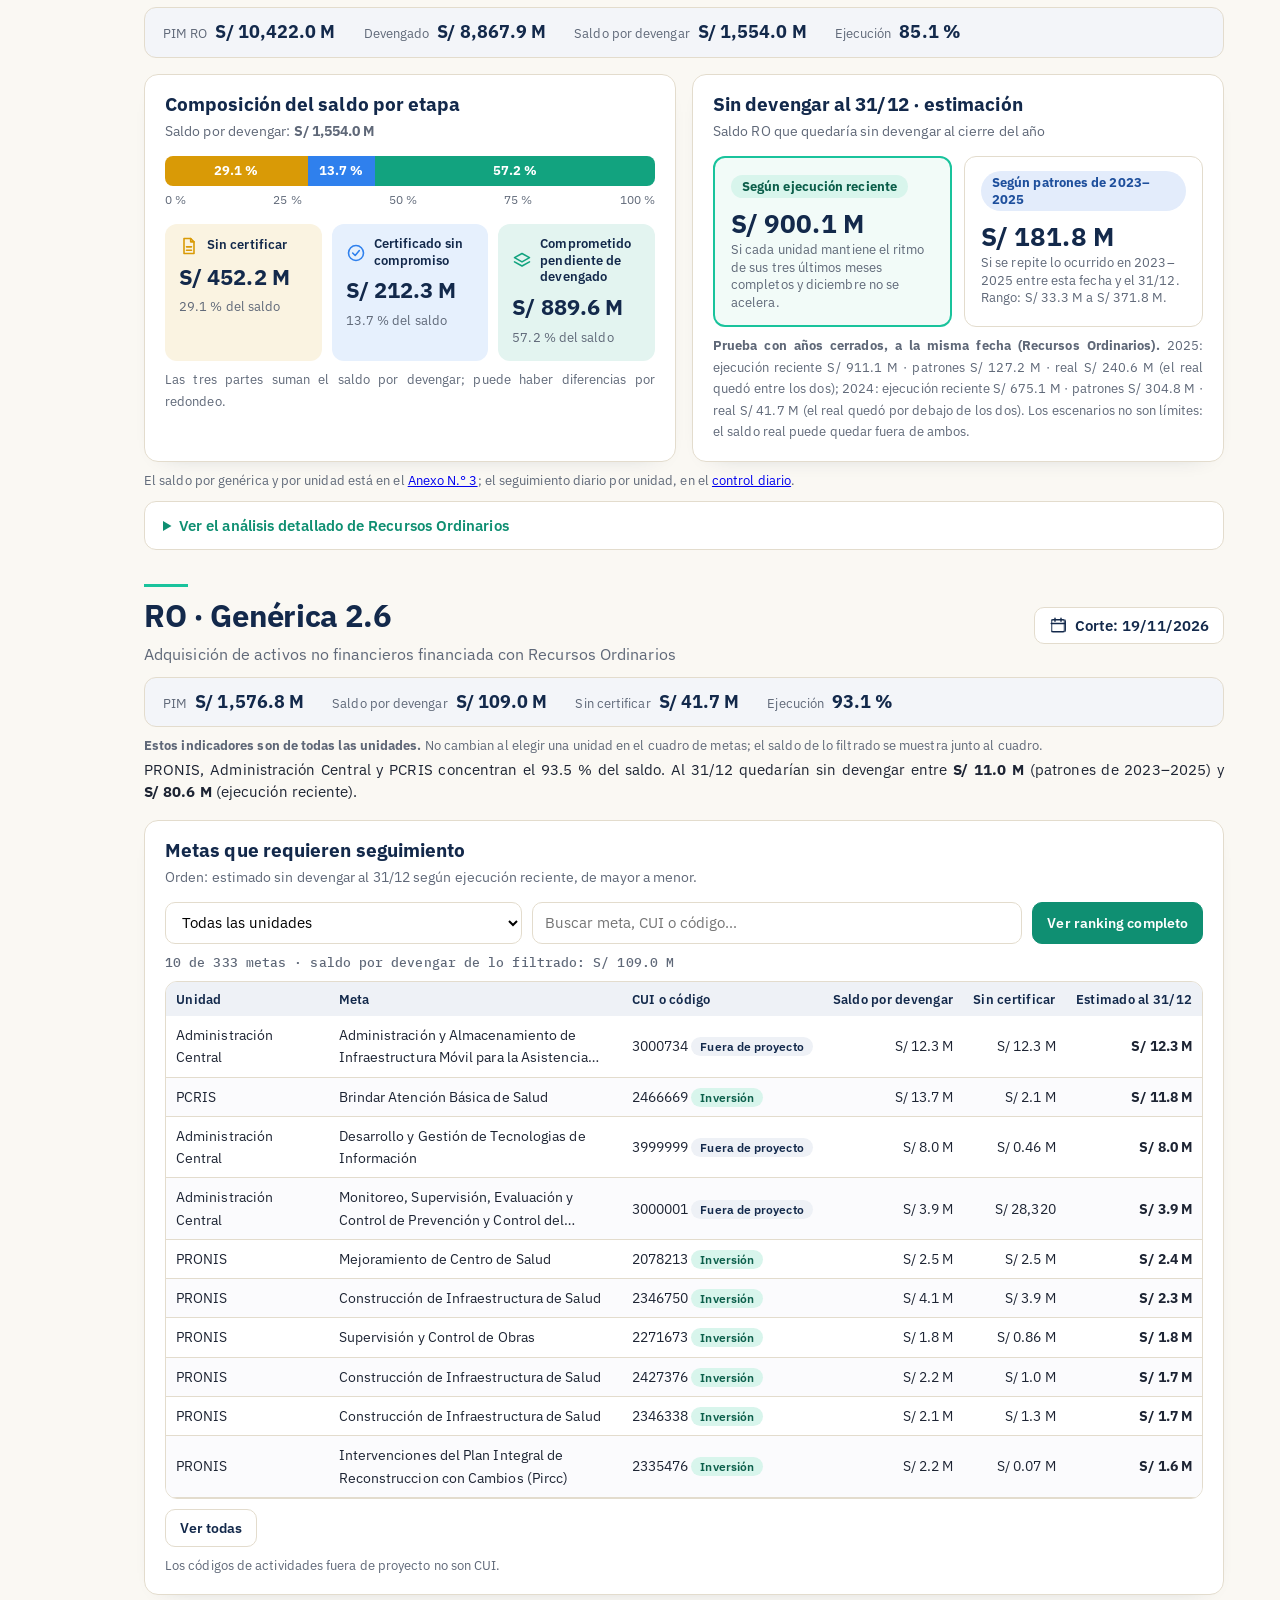
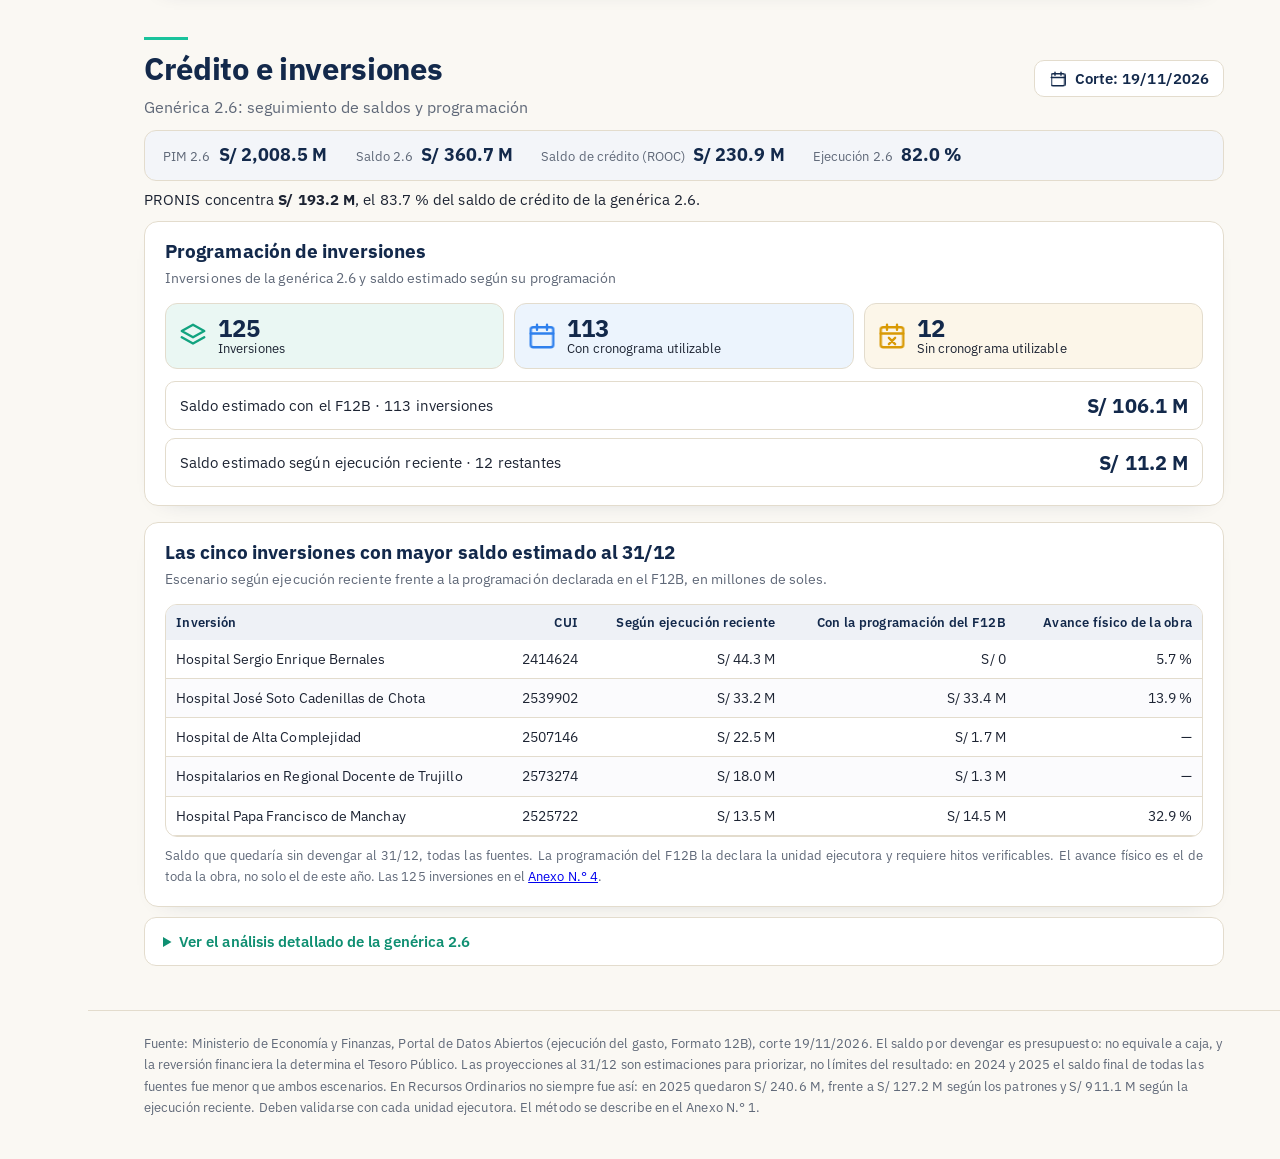
==== commit 79564140: "Imagen propia y vista previa al compartir en WhatsApp y redes" ====
--- a/index.html
+++ b/index.html
@@ -47,6 +47,7 @@
 @media (prefers-reduced-motion:reduce){.radar .barrido,.radar .eco{animation:none}}
 </style>
 <link rel="stylesheet" href="/herramientas/marco.css"><script src="/herramientas/portal.js"></script><script src="/herramientas/marco.js"></script>
+<meta property="og:type" content="website"><meta property="og:site_name" content="Ministro al Día"><meta property="og:title" content="Ministro al Día"><meta property="og:description" content="Informes de ejecución presupuestal de ministerios del Perú, con datos abiertos del MEF."><meta property="og:url" content="https://ministroaldia.github.io/"><meta property="og:image" content="https://ministroaldia.github.io/herramientas/compartir.png"><meta property="og:image:width" content="1200"><meta property="og:image:height" content="630"><meta property="og:locale" content="es_PE"><meta name="twitter:card" content="summary_large_image">
 </head>
 <body>
 <header><div class="w">
@@ -61,13 +62,13 @@
 <a class="card" href="minsa/">
 <div class="band"></div>
 <div class="in">
-<span class="tag">Corte 17/11/2026</span>
+<span class="tag">Corte 19/11/2026</span>
 <h3>Ministerio de Salud</h3>
 <p>Saldos no ejecutados del pliego y sus 34 unidades ejecutoras: Recursos Ordinarios, genérica 2.6, metas e inversiones.</p>
 <div class="kp">
-<div><b>11,898.3</b><small>PIM (S/ M)</small></div>
-<div><b>80.5%</b><small>Devengado</small></div>
-<div><b>2,320.3</b><small>Saldo (S/ M)</small></div>
+<div><b>11,895.0</b><small>PIM (S/ M)</small></div>
+<div><b>82.1%</b><small>Devengado</small></div>
+<div><b>2,124.6</b><small>Saldo (S/ M)</small></div>
 </div>
 <div class="go">Consultar informe →</div>
 </div>
--- a/herramientas/marco.css
+++ b/herramientas/marco.css
@@ -103,6 +103,8 @@
 
 /* Contenido que sube con fundido al entrar */
 .mc-sube{animation:mc-sube .7s var(--mc-curva) both}
+/* Cifra principal: aparece con su valor real, con un fundido breve (nunca un número intermedio) */
+.mc-cifra-entra{animation:mc-cifra .45s ease-out both}
 
 /* Barras que se llenan y columnas que crecen */
 .mc-llena{transform-origin:left center;animation:mc-llenar .9s cubic-bezier(.2,.7,.2,1) both}
@@ -140,6 +142,7 @@
 
 /* ---------- Animaciones ---------- */
 @keyframes mc-sube{0%{opacity:0;transform:translateY(14px)}}
+@keyframes mc-cifra{0%{opacity:0;filter:blur(3px);transform:translateY(6px)}}
 @keyframes mc-nace{0%{opacity:0;filter:brightness(1.8);transform:rotate(-24deg) scale(.7)}100%{opacity:1;filter:none;transform:none}}
 @keyframes mc-orbita{to{transform:rotate(360deg)}}
 @keyframes mc-entra-izq{0%{opacity:0;transform:translateX(-14px)}}
@@ -155,7 +158,7 @@
 
 /* Quien desactivó las animaciones en su equipo no ve ninguna. */
 @media (prefers-reduced-motion:reduce){
-  .mc-riel *,.mc-riel *::before,.mc-riel *::after,.mc-panel,.mc-panel *,.mc-intro,.mc-intro *,.mc-sube,.mc-llena,.mc-crece,.mc-destello,.mc-aviso,#detalle:not([hidden]){
+  .mc-riel *,.mc-riel *::before,.mc-riel *::after,.mc-panel,.mc-panel *,.mc-intro,.mc-intro *,.mc-sube,.mc-cifra-entra,.mc-llena,.mc-crece,.mc-destello,.mc-aviso,#detalle:not([hidden]){
     animation:none!important;transition:none!important}
   .mc-lista li{opacity:1}
 }
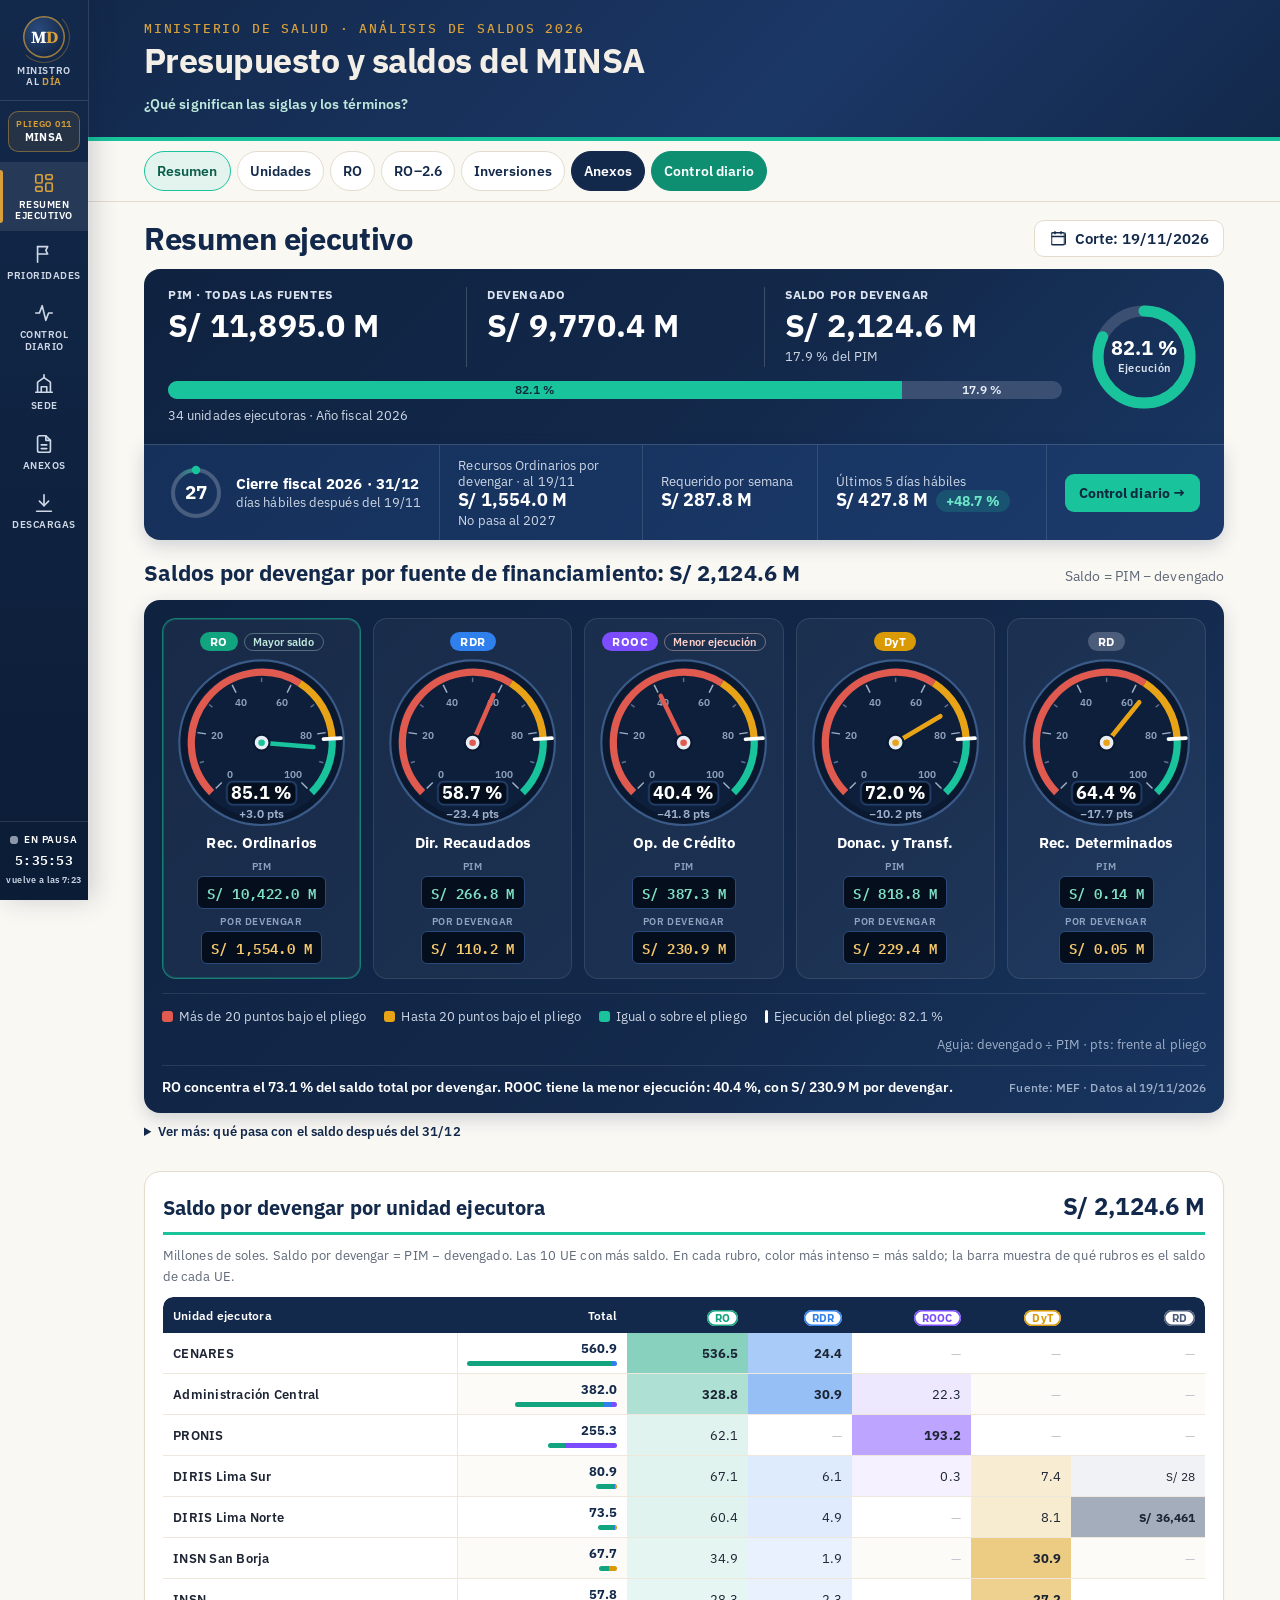
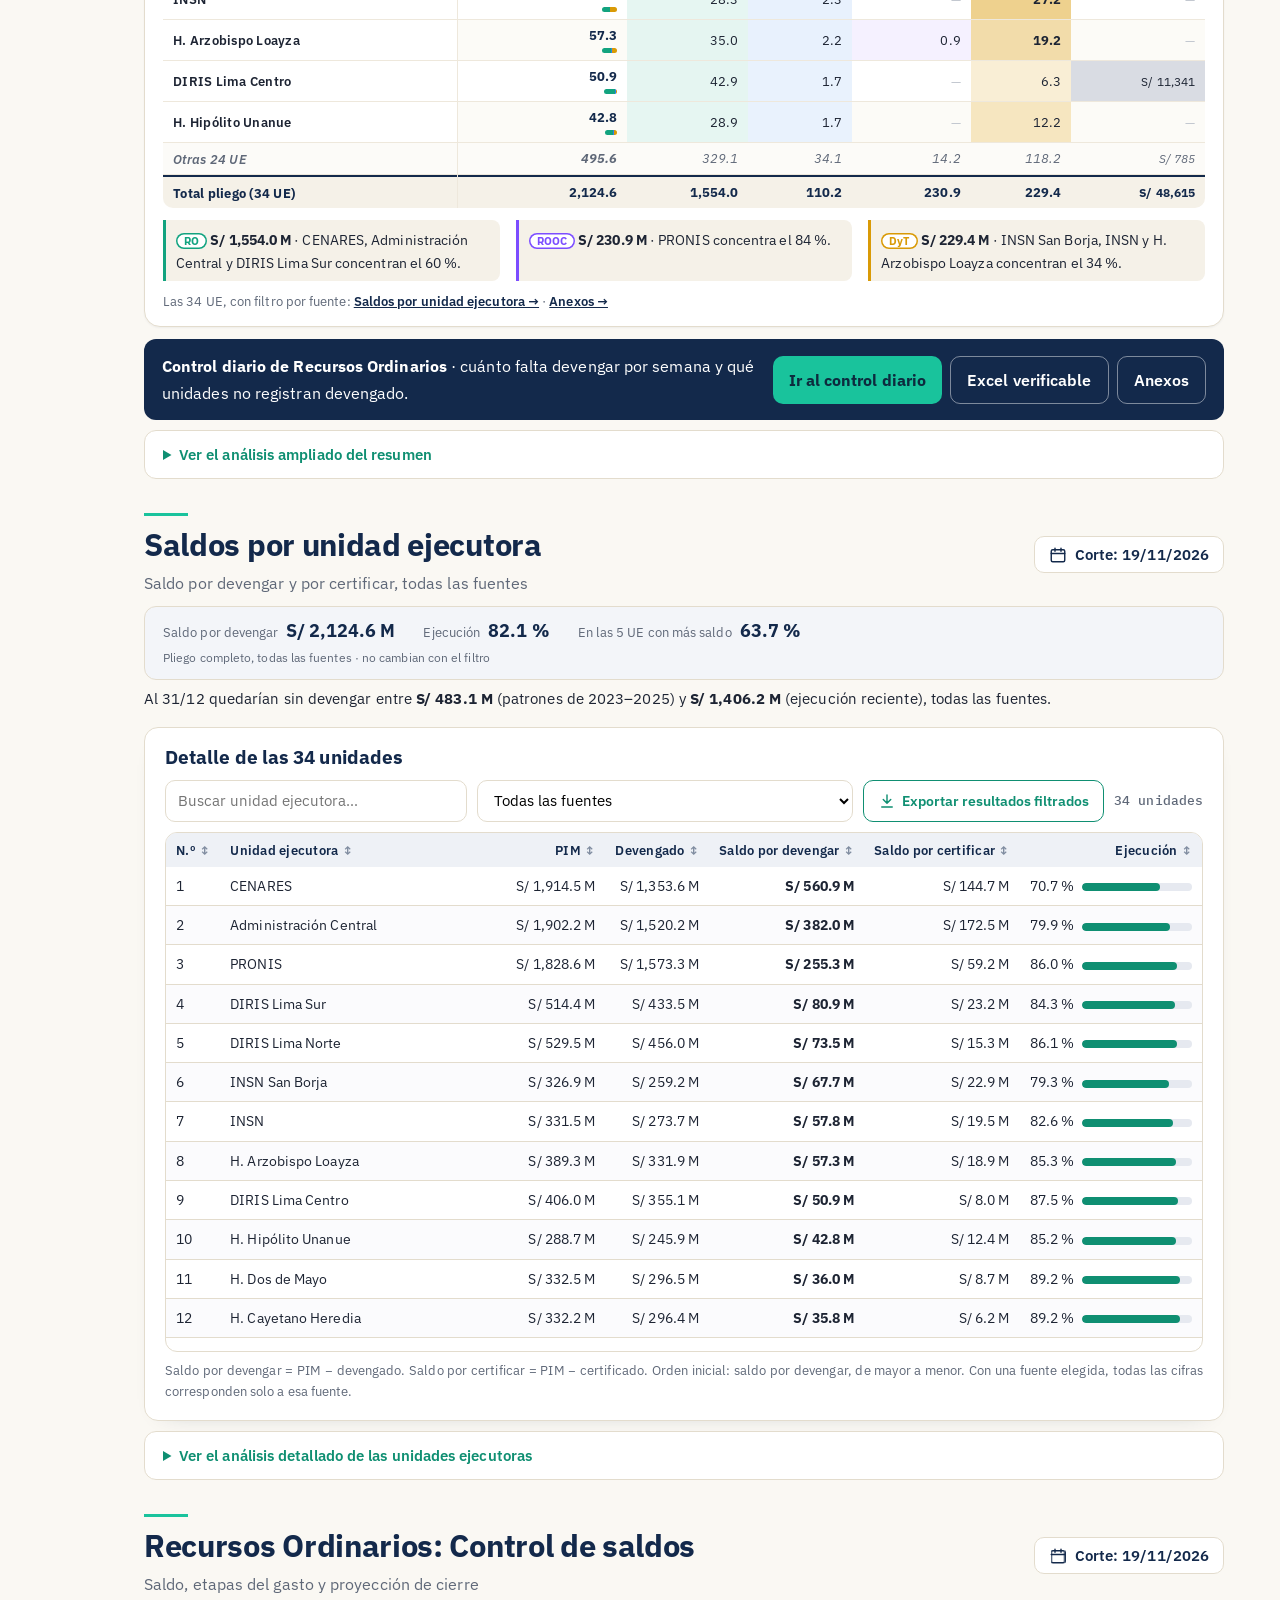
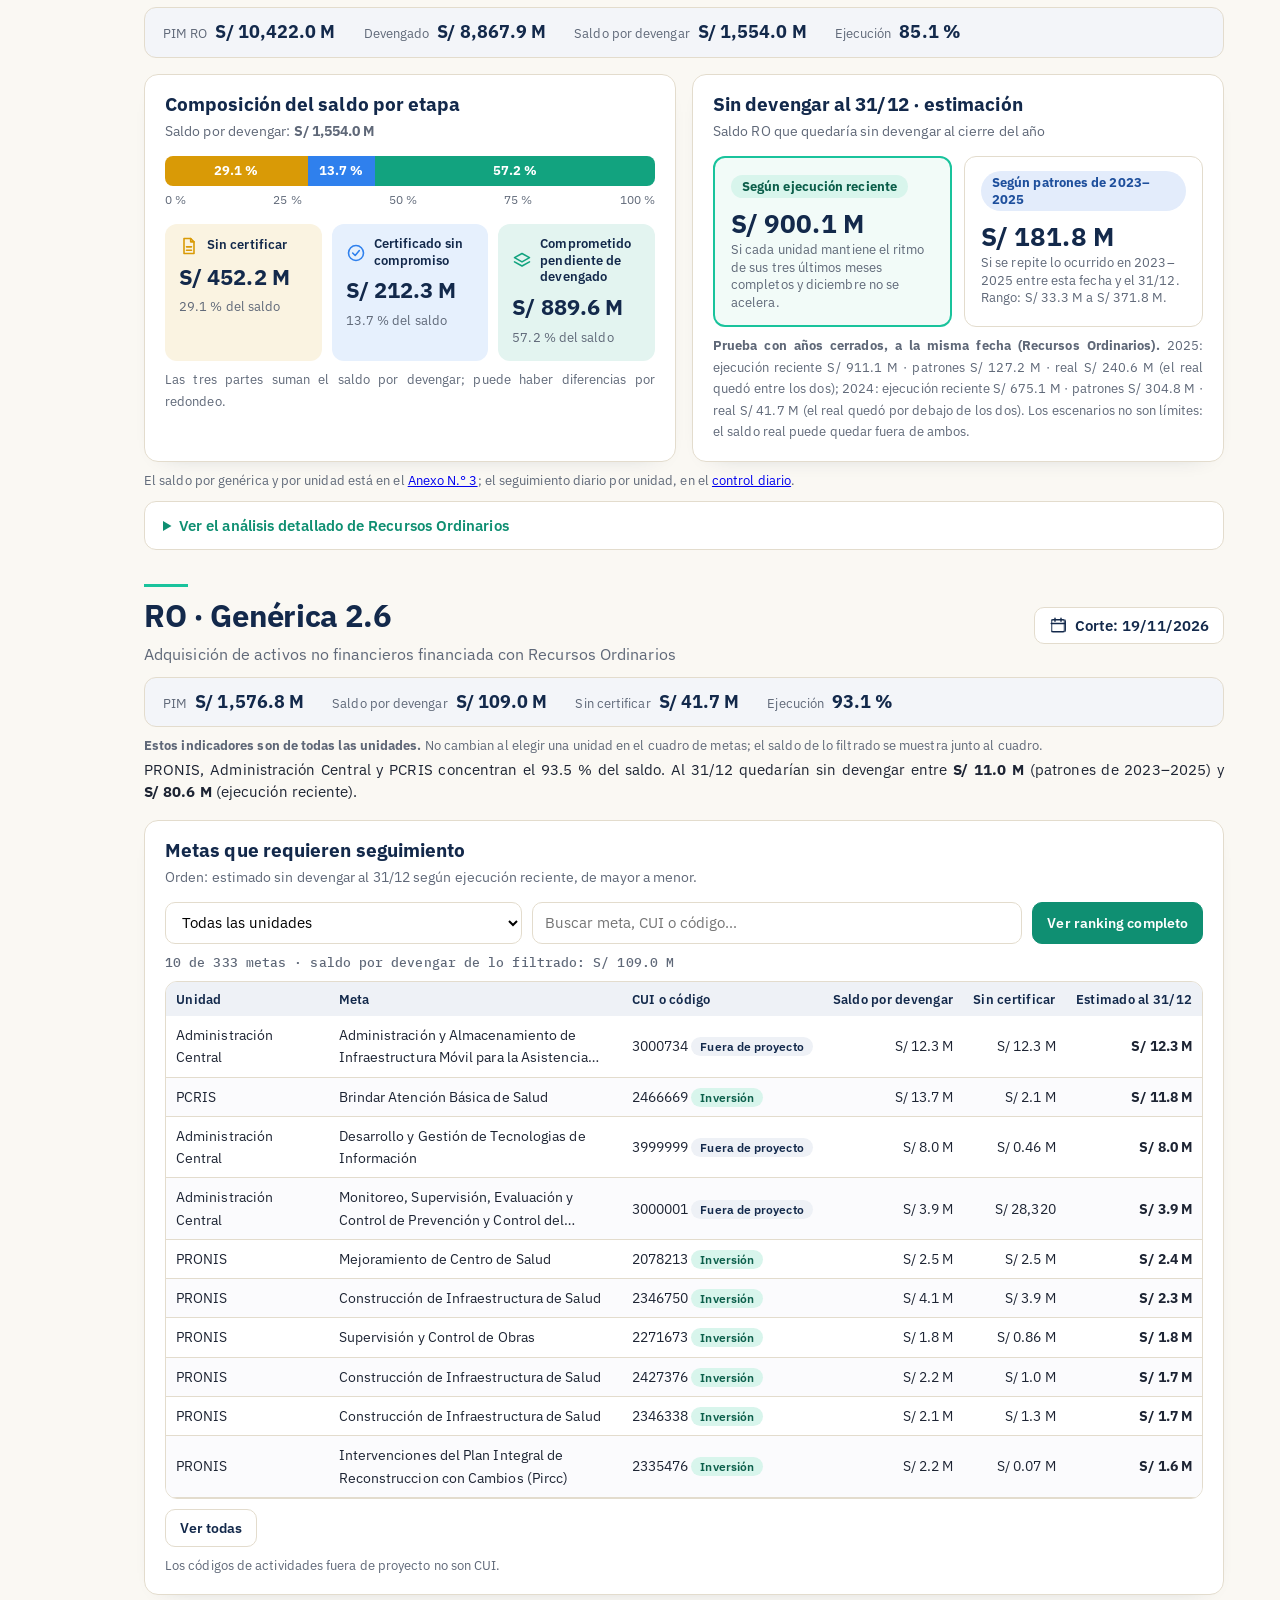
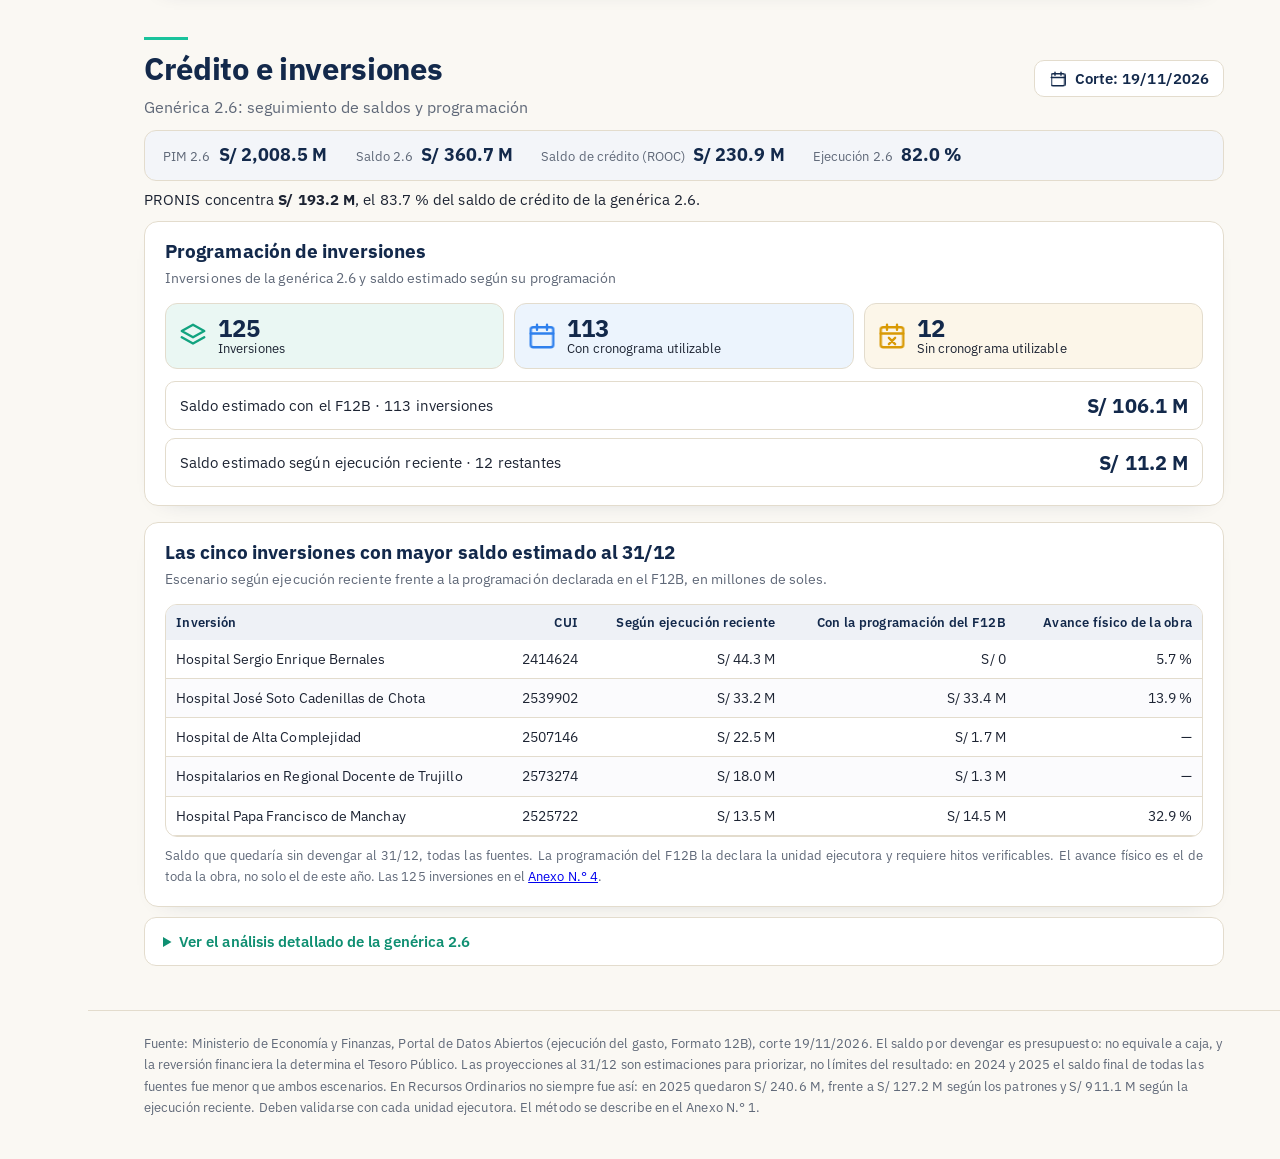
==== commit 5687b302: "Portada neutra sin lista de entidades y menú sin salida hacia otras entidades" ====
--- a/index.html
+++ b/index.html
@@ -1,112 +1,31 @@
 <!doctype html>
-<html lang="es">
-<head>
-<meta charset="utf-8">
-<meta name="viewport" content="width=device-width,initial-scale=1">
+<html lang="es"><head><meta charset="utf-8"><meta name="viewport" content="width=device-width,initial-scale=1,viewport-fit=cover">
 <title>Ministro al Día</title>
-<meta name="description" content="Informes de ejecución presupuestal de ministerios del Perú, con datos abiertos del MEF.">
-<link rel="preconnect" href="https://fonts.googleapis.com">
-<link rel="stylesheet" href="https://fonts.googleapis.com/css2?family=IBM+Plex+Mono:wght@500&family=IBM+Plex+Sans:wght@400;600&family=Source+Serif+4:wght@600;700&display=swap">
+<meta name="description" content="Saldos y proyección al cierre de ministerios, con datos abiertos del MEF.">
+<meta name="robots" content="noindex">
+<link rel="preconnect" href="https://fonts.googleapis.com"><link rel="stylesheet" href="https://fonts.googleapis.com/css2?family=Source+Serif+4:wght@700&family=IBM+Plex+Sans:wght@400;600&family=IBM+Plex+Mono:wght@500&display=swap">
 <link rel="icon" href="data:image/svg+xml,%3Csvg xmlns=%22http://www.w3.org/2000/svg%22 viewBox=%220 0 16 16%22%3E%3Ccircle cx=%228%22 cy=%228%22 r=%227%22 fill=%22%2313294b%22/%3E%3C/svg%3E">
 <style>
-:root{--bg:#faf8f3;--card:#fff;--ink:#1d2433;--muted:#5f6878;--line:#e3dccd;--navy:#13294b;--gold:#d7a03a;
---ro:#a86a12;--r26:#1f6f68;--g26:#4b3b8f;--dec:#9e2a2b;
---f-d:"Source Serif 4",Georgia,serif;--f-t:"IBM Plex Sans","Segoe UI",Arial,sans-serif;--f-m:"IBM Plex Mono",Consolas,monospace;color-scheme:light}
+:root{--bg:#f7f6f2;--ink:#1d2433;--muted:#5f6878;--line:#e2ded3;--acento:#d7a03a}
 *{box-sizing:border-box}
-body{margin:0;background:var(--bg);color:var(--ink);font:16px/1.6 var(--f-t)}
-header{background:linear-gradient(135deg,#0d1d36 0%,#13294b 55%,#1f3d6b 100%);color:#fff;padding:56px 16px 64px;position:relative;overflow:hidden}
-header:after{content:"";position:absolute;left:0;right:0;bottom:0;height:6px;background:linear-gradient(90deg,var(--gold) 0 20%,var(--ro) 20% 40%,var(--r26) 40% 60%,var(--g26) 60% 80%,var(--dec) 80%)}
-.w{max-width:1040px;margin:0 auto}
-.eyebrow{font:500 11.5px/1.4 var(--f-m);letter-spacing:.1em;text-transform:uppercase;color:var(--gold)}
-h1{font:700 clamp(34px,6vw,56px)/1.05 var(--f-d);margin:10px 0 14px}
-h1 span{color:var(--gold)}
-header p{max-width:640px;color:#d6dce7;margin:0;font-size:17px}
-main{padding:40px 16px 56px}
-h2{font:700 clamp(22px,3vw,28px)/1.2 var(--f-d);color:var(--navy);margin:0 0 6px}
-.sub{color:var(--muted);margin:0 0 22px}
-.grid{display:grid;grid-template-columns:repeat(auto-fill,minmax(300px,1fr));gap:20px}
-a.card{display:block;text-decoration:none;color:inherit;background:var(--card);border:1px solid var(--line);border-radius:14px;overflow:hidden;box-shadow:0 1px 2px rgba(19,41,75,.05);transition:transform .15s,box-shadow .15s}
-a.card:hover{transform:translateY(-3px);box-shadow:0 10px 24px rgba(19,41,75,.12)}
-.band{height:6px;background:linear-gradient(90deg,var(--navy),var(--ro),var(--r26),var(--g26))}
-.in{padding:20px 22px 22px}
-.tag{display:inline-block;font:500 11px var(--f-m);letter-spacing:.06em;text-transform:uppercase;color:var(--navy);background:#e8edf5;border-radius:999px;padding:3px 10px}
-.card h3{font:700 21px/1.25 var(--f-d);color:var(--navy);margin:12px 0 6px}
-.card p{margin:0 0 14px;color:var(--muted);font-size:14.5px}
-.kp{display:grid;grid-template-columns:repeat(3,1fr);gap:8px;border-top:1px solid var(--line);padding-top:14px}
-.kp b{display:block;font:700 18px/1.1 var(--f-d);color:var(--navy)}
-.kp small{font-size:12px;color:var(--muted)}
-.kp div:nth-child(3) b{color:var(--dec)}
-.go{margin-top:16px;font-weight:600;color:var(--r26);font-size:14.5px}
-.metodo{margin-top:44px;background:var(--card);border:1px solid var(--line);border-left:5px solid var(--gold);border-radius:12px;padding:20px 22px}
-.metodo h2{font-size:20px}
-.metodo p{margin:6px 0 0;color:var(--muted);font-size:14.5px}
-footer{border-top:1px solid var(--line);padding:22px 16px;color:var(--muted);font-size:13px}
-.radar{display:flex;align-items:center;gap:10px;margin:0 0 12px;font-size:12.5px;color:var(--muted);line-height:1.25}.radar b{font:700 15px var(--f-d,inherit);color:var(--navy);font-variant-numeric:tabular-nums}
-.radar .barrido{transform-origin:16px 16px;animation:giro 4s linear infinite}.radar .eco{transform-origin:16px 16px;animation:eco 4s ease-out infinite}
-@keyframes giro{to{transform:rotate(360deg)}}@keyframes eco{0%{opacity:.55;transform:scale(.25)}80%,100%{opacity:0;transform:scale(1)}}
-@media (prefers-reduced-motion:reduce){.radar .barrido,.radar .eco{animation:none}}
+body{margin:0;min-height:100vh;display:flex;flex-direction:column;background:var(--bg);color:var(--ink);font:16px/1.6 "IBM Plex Sans","Segoe UI",Arial,sans-serif}
+header{background:linear-gradient(135deg,#0d1d36 0%,#1f3d6b 100%);color:#fff;padding:64px 18px 70px;position:relative}
+header:after{content:"";position:absolute;left:0;right:0;bottom:0;height:6px;background:var(--acento)}
+.w{max-width:860px;margin:0 auto}
+.eb{font:500 12px "IBM Plex Mono",monospace;letter-spacing:.12em;text-transform:uppercase;color:var(--acento)}
+h1{font:700 clamp(38px,7vw,64px)/1.04 "Source Serif 4",Georgia,serif;margin:10px 0 14px}
+h1 span{color:var(--acento)}
+header p{margin:0;max-width:60ch;color:#d6dde8;font-size:18px}
+main{flex:1;padding:40px 18px}
+.caja{background:#fff;border:1px solid var(--line);border-radius:14px;padding:22px 24px;display:grid;gap:10px}
+.caja h2{margin:0;font:600 19px/1.3 "IBM Plex Sans",sans-serif}
+.caja p{margin:0;color:var(--muted)}
+footer{padding:20px 18px;color:var(--muted);font-size:13px;border-top:1px solid var(--line)}
 </style>
+<meta property="og:type" content="website"><meta property="og:site_name" content="Ministro al Día"><meta property="og:title" content="Ministro al Día"><meta property="og:description" content="Saldos y proyección al cierre de ministerios, con datos abiertos del MEF."><meta property="og:url" content="https://ministroaldia.github.io/"><meta property="og:image" content="https://ministroaldia.github.io/herramientas/compartir.png"><meta property="og:image:width" content="1200"><meta property="og:image:height" content="630"><meta property="og:locale" content="es_PE"><meta name="twitter:card" content="summary_large_image">
 <link rel="stylesheet" href="/herramientas/marco.css"><script src="/herramientas/portal.js"></script><script src="/herramientas/marco.js"></script>
-<meta property="og:type" content="website"><meta property="og:site_name" content="Ministro al Día"><meta property="og:title" content="Ministro al Día"><meta property="og:description" content="Informes de ejecución presupuestal de ministerios del Perú, con datos abiertos del MEF."><meta property="og:url" content="https://ministroaldia.github.io/"><meta property="og:image" content="https://ministroaldia.github.io/herramientas/compartir.png"><meta property="og:image:width" content="1200"><meta property="og:image:height" content="630"><meta property="og:locale" content="es_PE"><meta name="twitter:card" content="summary_large_image">
-</head>
-<body>
-<header><div class="w">
-<div class="eyebrow">Ejecución presupuestal · Perú</div>
-<h1>Ministro al <span>Día</span></h1>
-<p>Informes sobre saldos, certificaciones y proyección al cierre de ministerios, elaborados con los datos abiertos del Ministerio de Economía y Finanzas.</p>
-</div></header>
-<main><div class="w">
-<h2>Informes publicados</h2>
-<p class="sub">Ordenados del más reciente al más antiguo. Cada informe incluye sus anexos consultables y la base en Excel.</p>
-<div class="grid">
-<a class="card" href="minsa/">
-<div class="band"></div>
-<div class="in">
-<span class="tag">Corte 19/11/2026</span>
-<h3>Ministerio de Salud</h3>
-<p>Saldos no ejecutados del pliego y sus 34 unidades ejecutoras: Recursos Ordinarios, genérica 2.6, metas e inversiones.</p>
-<div class="kp">
-<div><b>11,895.0</b><small>PIM (S/ M)</small></div>
-<div><b>82.1%</b><small>Devengado</small></div>
-<div><b>2,124.6</b><small>Saldo (S/ M)</small></div>
-</div>
-<div class="go">Consultar informe →</div>
-</div>
-</a>
-<a class="card" href="minsa/prioridades.html">
-<div class="band" style="background:linear-gradient(90deg,#19c39c,#13294b)"></div>
-<div class="in">
-<span class="tag" style="background:#e8f7f2;color:#0f8f72">Se actualiza con cada corte</span>
-<h3>Prioridades de seguimiento · MINSA</h3>
-<p>Qué revisar primero para no perder presupuesto al 31/12: dónde se concentra el saldo de Recursos Ordinarios, lo que falta certificar y lo que declaran gastar las inversiones.</p>
-<div class="go" style="color:#0f8f72">Leer las prioridades →</div>
-</div>
-</a>
-<a class="card" href="minsa/ro/">
-<div class="band" style="background:linear-gradient(90deg,#9e2a2b,#b7791f,#1f6f68)"></div>
-<div class="in">
-<span class="tag" style="background:#fbf3e4;color:#a86a12">Se revisa cada hora</span>
-<h3>Control diario de Recursos Ordinarios · MINSA</h3>
-<p>Días que quedan al 31/12, cuánto se necesita devengar por semana frente a lo que se devenga, y por unidad: PIM, saldo por devengar, saldo proyectado y quién no registra devengado.</p>
-<div class="radar" id="radar" hidden></div>
-<div class="go" style="color:#a86a12">Abrir cuadro de control →</div>
-</div>
-</a>
-</div>
-<section class="metodo">
-<h2>Fuente y método</h2>
-<p>Las cifras provienen de los archivos de Datos Abiertos del MEF (gasto mensual y diario, Formato 12B e inversiones) y se concilian con la Consulta Amigable a la fecha de corte. Las proyecciones al 31 de diciembre son escenarios de referencia; no son límites del resultado.</p>
-</section>
-</div></main>
-<footer><div class="w">Ministro al Día · Información pública del Estado peruano.</div></footer>
-<script>
-// Próxima revisión automática del MEF: a los :23 de cada hora, de 7:23 a 23:23 (Lima, UTC−5 todo el año). GitHub puede demorarla unos minutos.
-(function(){const el=document.getElementById('radar');if(!el)return;
- const prox=n=>{const L=new Date(n.getTime()-5*36e5);for(let d=0;d<2;d++)for(let h=7;h<=23;h++){const t=Date.UTC(L.getUTCFullYear(),L.getUTCMonth(),L.getUTCDate()+d,h,23)+5*36e5;if(t>n.getTime())return new Date(t)}};
- el.hidden=false;el.innerHTML='<svg width="32" height="32" viewBox="0 0 32 32" aria-hidden="true"><defs><linearGradient id="rgp" x1="0" y1="0" x2="1" y2="0"><stop offset="0" stop-color="#1f8f6a" stop-opacity="0"/><stop offset="1" stop-color="#1f8f6a" stop-opacity=".55"/></linearGradient></defs><circle cx="16" cy="16" r="14.5" fill="#eef6f2" stroke="#1f8f6a" stroke-opacity=".35"/><circle cx="16" cy="16" r="9" fill="none" stroke="#1f8f6a" stroke-opacity=".25"/><circle class="eco" cx="16" cy="16" r="14.5" fill="none" stroke="#1f8f6a"/><g class="barrido"><path d="M16 16 L16 1.5 A14.5 14.5 0 0 1 28.6 8.8 Z" fill="url(#rgp)"/><line x1="16" y1="16" x2="16" y2="1.5" stroke="#0f7a62" stroke-width="1.5"/></g><circle cx="16" cy="16" r="1.8" fill="#0f7a62"/></svg><span>Próxima revisión del MEF<br><b id="rdb">--:--</b> <span id="rdh"></span></span>';
- let m=prox(new Date());const t=()=>{const s=Math.round((m-new Date())/1000);if(s<=-2700)m=prox(new Date());const b=document.getElementById('rdb'),h=document.getElementById('rdh');
-  if(s>0){const hh=Math.floor(s/3600),mm=Math.floor(s%3600/60),ss=s%60;b.textContent=(hh?hh+':'+String(mm).padStart(2,'0'):mm)+':'+String(ss).padStart(2,'0');h.textContent='· a las '+m.toLocaleTimeString('es-PE',{timeZone:'America/Lima',hour:'numeric',minute:'2-digit'})}
-  else{b.textContent='Revisando';h.textContent='· si hay datos nuevos, se publican en unos minutos'}};t();setInterval(t,1000)})();
-</script>
-</body>
-</html>
+</head><body>
+<header><div class="w"><div class="eb">Ejecución presupuestal · Perú</div><h1>Ministro al <span>Día</span></h1><p>Saldos, certificaciones y proyección al cierre de los ministerios y de sus unidades ejecutoras, con datos abiertos del MEF.</p></div></header>
+<main><div class="w"><div class="caja"><h2>Acceso a su portal</h2><p>Cada entidad tiene su propio portal y entra con el enlace que se le entregó. Si no lo tiene, solicítelo a quien le presta el servicio.</p></div></div></main>
+<footer><div class="w">Ministro al Día · Plataforma independiente, no es un sitio oficial. Información pública del Estado peruano (MEF).</div></footer>
+</body></html>
